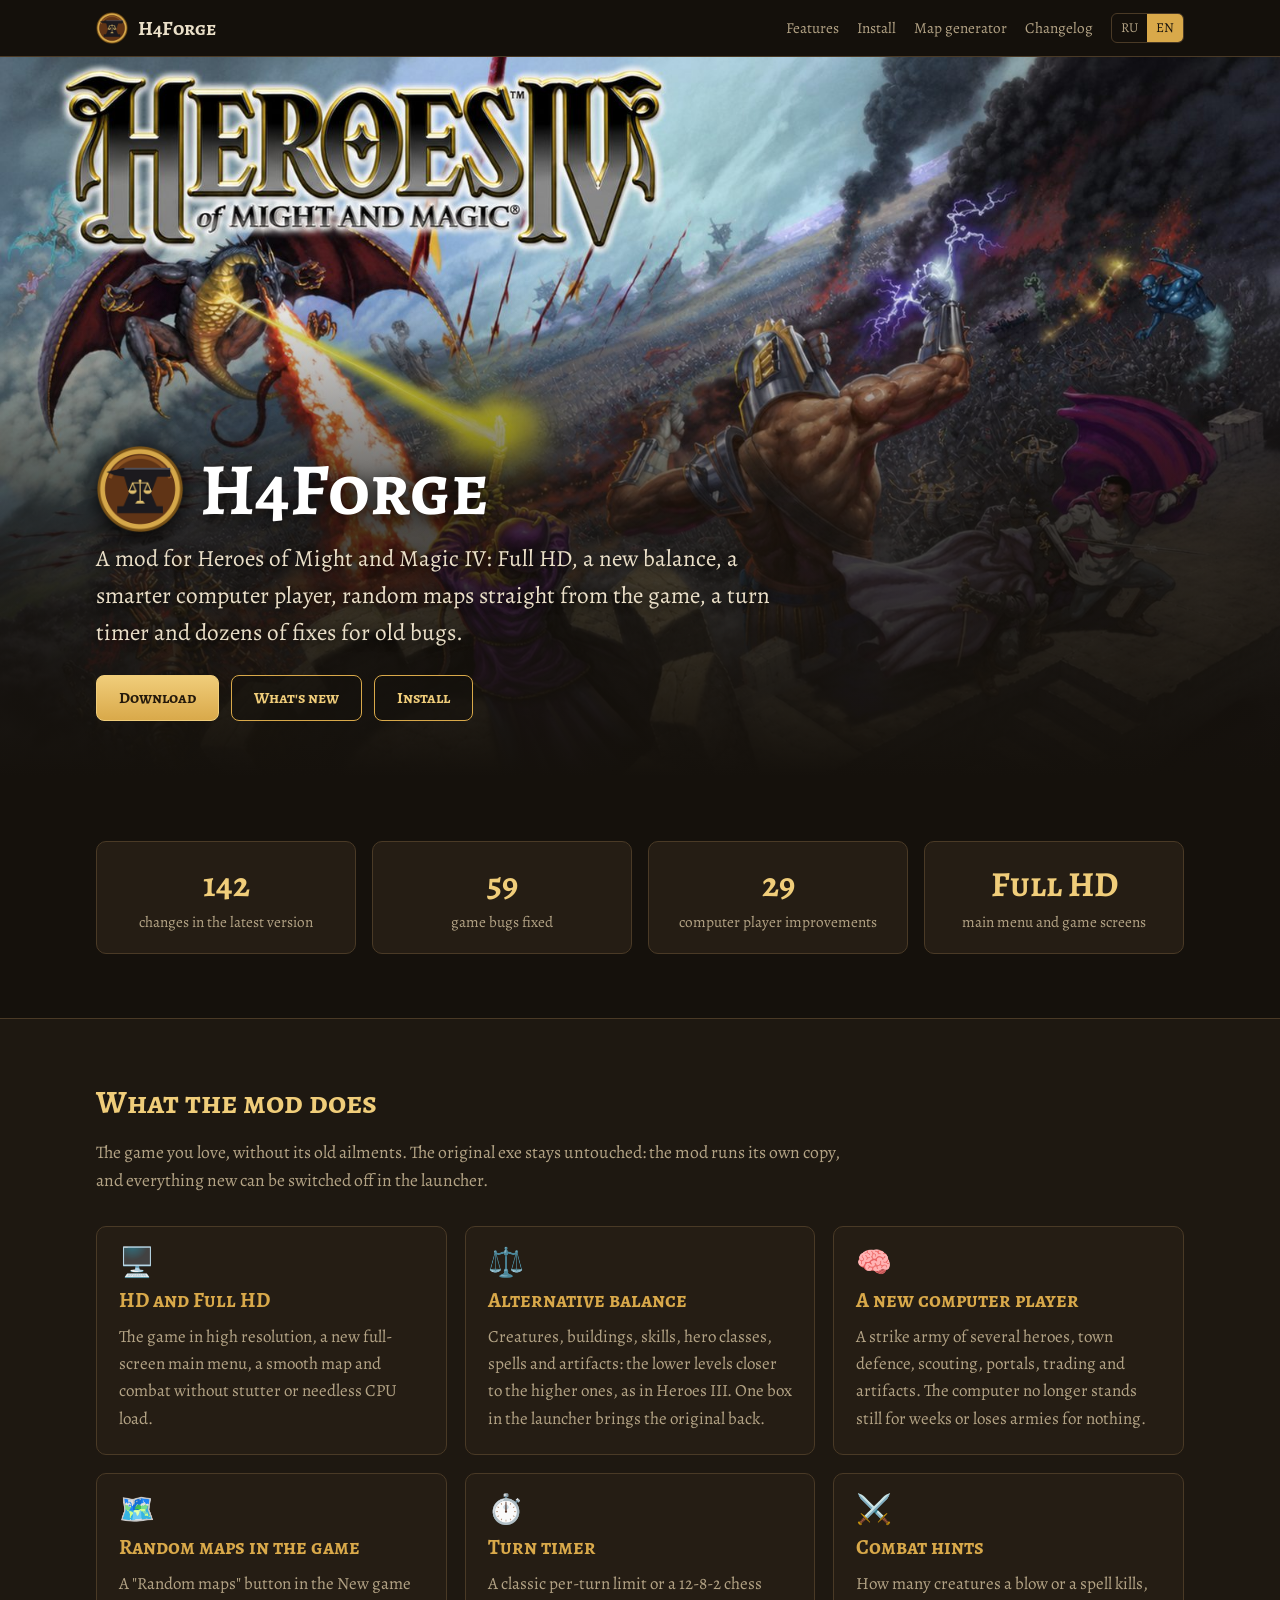
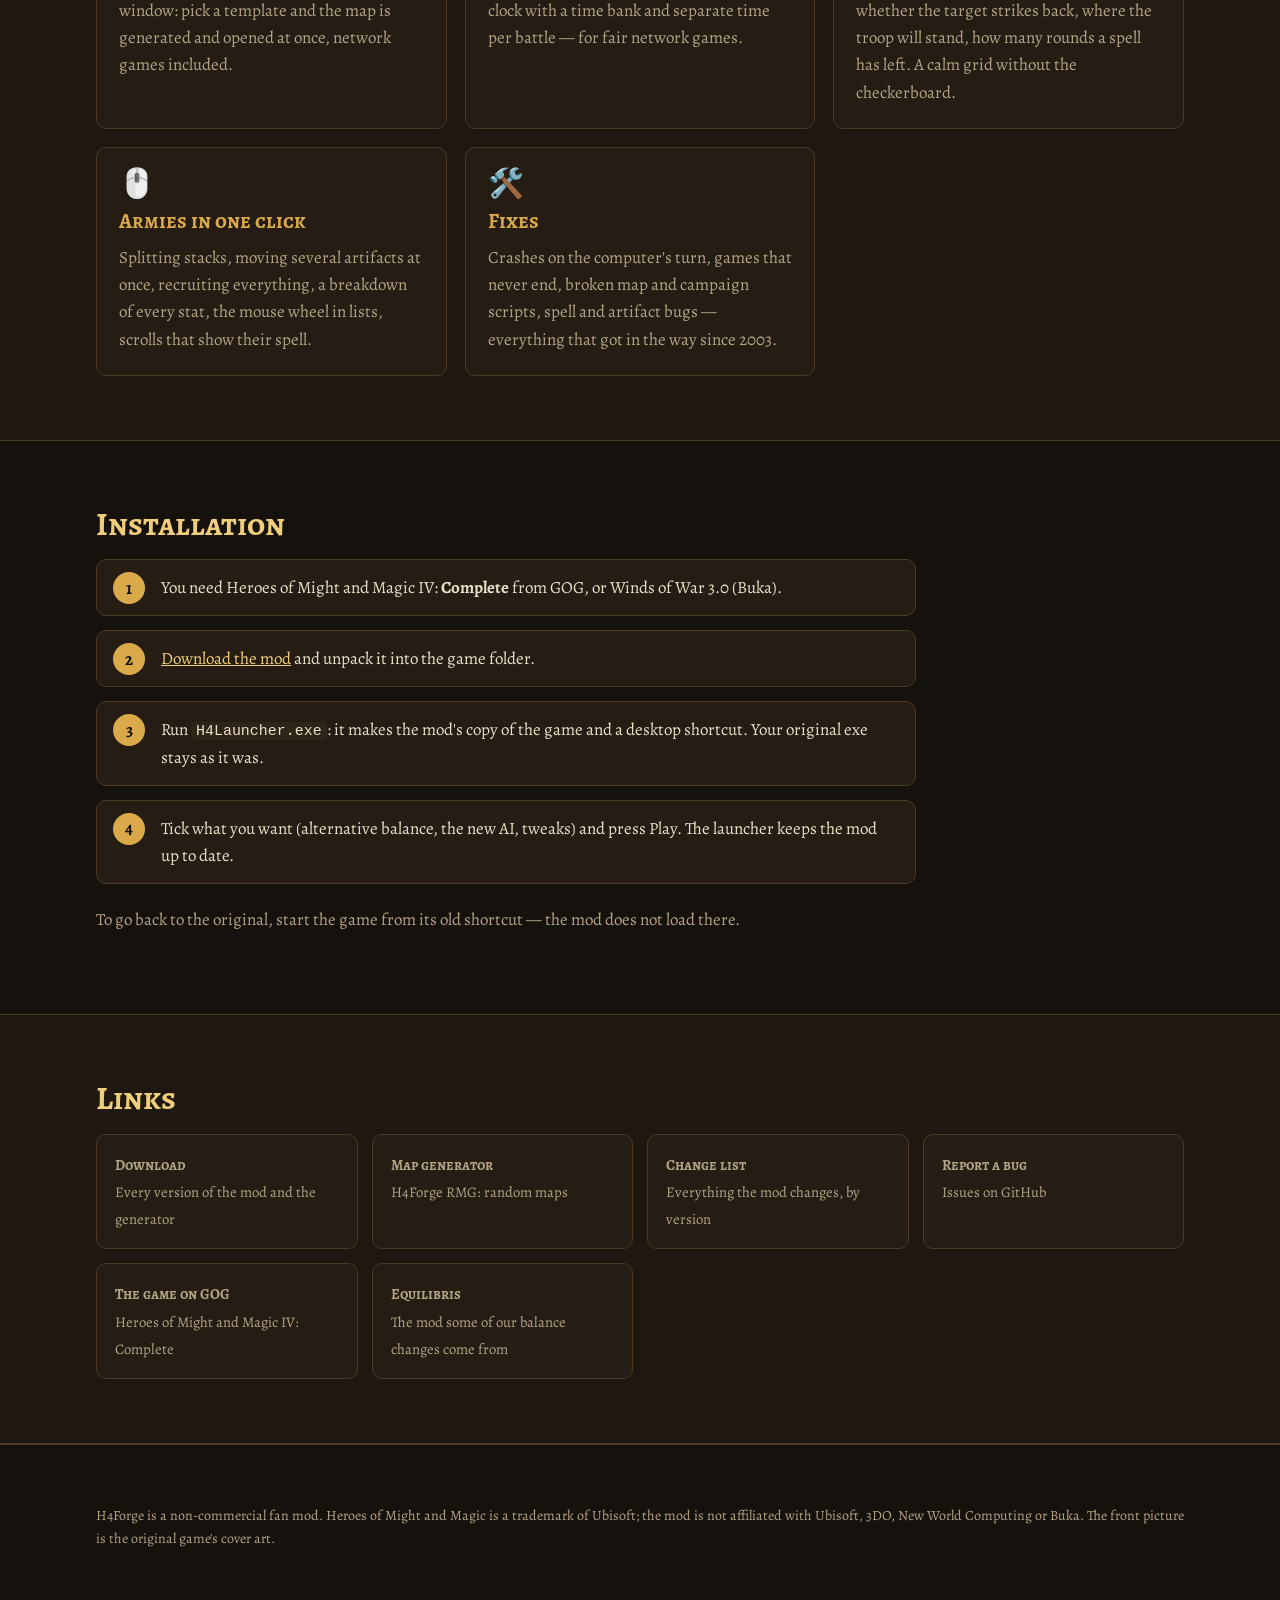
==== index.html @ a47ccebd "H4Forge site" ====
<!doctype html>
<html lang="ru">
<head>
<meta charset="utf-8">
<meta name="viewport" content="width=device-width, initial-scale=1">
<link rel="icon" href="img/badge.png">
<link rel="preconnect" href="https://fonts.googleapis.com">
<link rel="preconnect" href="https://fonts.gstatic.com" crossorigin>
<link href="https://fonts.googleapis.com/css2?family=Alegreya:ital,wght@0,400;0,700;1,400&family=Alegreya+SC:wght@500;700&display=swap" rel="stylesheet">
<link rel="stylesheet" href="style.css">
<meta property="og:image" content="img/hero.jpg">
<title>H4Forge — Heroes of Might and Magic IV mod</title>
<meta name="description" content="H4Forge: Full HD, alternative balance, a new computer player, random maps from the game, a turn timer and dozens of fixes for Heroes of Might and Magic IV.">
</head>
<body data-repo="Nick07x/h4forge-site">
<div class="bar"><div class="wrap">
  <a class="brand" href="index.html"><img src="img/badge.png" alt=""><span>H4Forge</span></a>
  <nav><a href="index.html#features" class="opt"><span lang="ru">Возможности</span><span lang="en">Features</span></a><a href="index.html#install" class="opt"><span lang="ru">Установка</span><span lang="en">Install</span></a><a href="rmg.html"><span lang="ru">Генератор карт</span><span lang="en">Map generator</span></a><a href="changelog.html"><span lang="ru">Изменения</span><span lang="en">Changelog</span></a>
    <div class="langs"><button data-lang="ru">RU</button><button data-lang="en">EN</button></div>
  </nav>
</div></div>

<header class="hero">
  <div class="wrap">
    <div class="title"><img class="badge" src="img/badge.png" alt=""><h1>H4Forge</h1></div>
    <p class="tag" lang="ru">Мод для Heroes of Might and Magic IV: Full HD, новый баланс, умный компьютер, случайные карты прямо из игры, таймер хода и десятки исправлений старых ошибок.</p>
    <p class="tag" lang="en">A mod for Heroes of Might and Magic IV: Full HD, a new balance, a smarter computer player, random maps straight from the game, a turn timer and dozens of fixes for old bugs.</p>
    <div class="btns">
      <a class="btn main" href="https://github.com/Nick07x/h4forge-site/releases" data-asset="mod"><span lang="ru">Скачать</span><span lang="en">Download</span></a>
      <a class="btn" href="changelog.html"><span lang="ru">Что нового</span><span lang="en">What's new</span></a>
      <a class="btn" href="#install"><span lang="ru">Установка</span><span lang="en">Install</span></a>
    </div>
  </div>
</header>

<section>
  <div class="wrap">
    <div class="stats">
      <div class="stat"><b>142</b><span lang="ru">изменений в последней версии</span><span lang="en">changes in the latest version</span></div>
      <div class="stat"><b>59</b><span lang="ru">исправленных ошибок игры</span><span lang="en">game bugs fixed</span></div>
      <div class="stat" data-count-box="mod" hidden><b data-count="mod">—</b><span lang="ru">скачиваний</span><span lang="en">downloads</span></div>
      <div class="stat"><b>29</b><span lang="ru">улучшений компьютера</span><span lang="en">computer player improvements</span></div>
      <div class="stat"><b>Full HD</b><span lang="ru">главное меню и экраны игры</span><span lang="en">main menu and game screens</span></div>
    </div>
  </div>
</section>

<section class="alt" id="features">
  <div class="wrap">
    <h2 lang="ru">Что даёт мод</h2>
    <h2 lang="en">What the mod does</h2>
    <p class="lead" lang="ru">Та же игра, которую вы любите, — только без её старых болячек. Оригинальный exe не меняется: мод запускается своей копией, а всё новое можно выключить в лаунчере.</p>
    <p class="lead" lang="en">The game you love, without its old ailments. The original exe stays untouched: the mod runs its own copy, and everything new can be switched off in the launcher.</p>
    <div class="cards">
      <div class="card"><div class="ico">🖥️</div>
        <h3 lang="ru">HD и Full HD</h3><h3 lang="en">HD and Full HD</h3>
        <p lang="ru">Игра в высоком разрешении, новое меню на весь экран, плавная карта и бой без рывков и лишней нагрузки на процессор.</p>
        <p lang="en">The game in high resolution, a new full-screen main menu, a smooth map and combat without stutter or needless CPU load.</p></div>
      <div class="card"><div class="ico">⚖️</div>
        <h3 lang="ru">Альтернативный баланс</h3><h3 lang="en">Alternative balance</h3>
        <p lang="ru">Существа, здания, навыки, классы героев, заклинания и артефакты: младшие уровни ближе к старшим, как в третьих Героях. Одна галочка в лаунчере возвращает оригинал.</p>
        <p lang="en">Creatures, buildings, skills, hero classes, spells and artifacts: the lower levels closer to the higher ones, as in Heroes III. One box in the launcher brings the original back.</p></div>
      <div class="card"><div class="ico">🧠</div>
        <h3 lang="ru">Новый компьютер</h3><h3 lang="en">A new computer player</h3>
        <p lang="ru">Ударная армия из нескольких героев, оборона городов, разведка, порталы, торговля и артефакты. Компьютер больше не стоит неделями и не теряет армии зря.</p>
        <p lang="en">A strike army of several heroes, town defence, scouting, portals, trading and artifacts. The computer no longer stands still for weeks or loses armies for nothing.</p></div>
      <div class="card"><div class="ico">🗺️</div>
        <h3 lang="ru">Случайные карты в игре</h3><h3 lang="en">Random maps in the game</h3>
        <p lang="ru">Кнопка «Случайные карты» в окне новой игры: выбираете шаблон — карта генерируется и сразу открывается, в том числе в сетевой игре.</p>
        <p lang="en">A "Random maps" button in the New game window: pick a template and the map is generated and opened at once, network games included.</p></div>
      <div class="card"><div class="ico">⏱️</div>
        <h3 lang="ru">Таймер хода</h3><h3 lang="en">Turn timer</h3>
        <p lang="ru">Классический лимит на ход или шахматные часы 12-8-2 с банком времени и отдельным временем на бой — для честных сетевых партий.</p>
        <p lang="en">A classic per-turn limit or a 12-8-2 chess clock with a time bank and separate time per battle — for fair network games.</p></div>
      <div class="card"><div class="ico">⚔️</div>
        <h3 lang="ru">Подсказки в бою</h3><h3 lang="en">Combat hints</h3>
        <p lang="ru">Сколько существ убьёт удар или заклинание, будет ли ответ, куда встанет отряд, сколько раундов осталось у заклинания. Спокойная сетка без шахматки.</p>
        <p lang="en">How many creatures a blow or a spell kills, whether the target strikes back, where the troop will stand, how many rounds a spell has left. A calm grid without the checkerboard.</p></div>
      <div class="card"><div class="ico">🖱️</div>
        <h3 lang="ru">Армия в один щелчок</h3><h3 lang="en">Armies in one click</h3>
        <p lang="ru">Деление отрядов, перенос нескольких артефактов, найм всех существ, разбор каждой характеристики, колесо мыши в списках, свитки с картинкой заклинания.</p>
        <p lang="en">Splitting stacks, moving several artifacts at once, recruiting everything, a breakdown of every stat, the mouse wheel in lists, scrolls that show their spell.</p></div>
      <div class="card"><div class="ico">🛠️</div>
        <h3 lang="ru">Исправления</h3><h3 lang="en">Fixes</h3>
        <p lang="ru">Вылеты на ходу компьютера, «вечные» партии, сломанные скрипты карт и кампаний, ошибки заклинаний и артефактов — всё, что мешало играть с 2003 года.</p>
        <p lang="en">Crashes on the computer's turn, games that never end, broken map and campaign scripts, spell and artifact bugs — everything that got in the way since 2003.</p></div>
    </div>
  </div>
</section>

<section id="install">
  <div class="wrap">
    <h2 lang="ru">Установка</h2>
    <h2 lang="en">Installation</h2>
    <ol class="steps" lang="ru">
      <li>Нужна Heroes of Might and Magic IV: <b>Complete</b> от GOG или «Вихри войны» 3.0 от Буки.</li>
      <li><a href="https://github.com/Nick07x/h4forge-site/releases" data-asset="mod">Скачайте мод</a> и распакуйте его в папку с игрой.</li>
      <li>Запустите <code>H4Launcher.exe</code>: он создаст копию игры для мода и ярлык на рабочем столе. Ваш оригинальный exe не изменится.</li>
      <li>Отметьте нужное (альтернативный баланс, новый ИИ, настройки) и нажмите «Играть». Лаунчер сам обновляет мод.</li>
    </ol>
    <ol class="steps" lang="en">
      <li>You need Heroes of Might and Magic IV: <b>Complete</b> from GOG, or Winds of War 3.0 (Buka).</li>
      <li><a href="https://github.com/Nick07x/h4forge-site/releases" data-asset="mod">Download the mod</a> and unpack it into the game folder.</li>
      <li>Run <code>H4Launcher.exe</code>: it makes the mod's copy of the game and a desktop shortcut. Your original exe stays as it was.</li>
      <li>Tick what you want (alternative balance, the new AI, tweaks) and press Play. The launcher keeps the mod up to date.</li>
    </ol>
    <p class="note" lang="ru">Чтобы вернуться к оригиналу, запустите игру старым ярлыком — мод в ней не загрузится.</p>
    <p class="note" lang="en">To go back to the original, start the game from its old shortcut — the mod does not load there.</p>
  </div>
</section>

<section class="alt" id="links">
  <div class="wrap">
    <h2 lang="ru">Ссылки</h2>
    <h2 lang="en">Links</h2>
    <div class="links">
      <a href="https://github.com/Nick07x/h4forge-site/releases" target="_blank" rel="noopener"><b><span lang="ru">Скачать</span><span lang="en">Download</span></b><span><span lang="ru">Все версии мода и генератора</span><span lang="en">Every version of the mod and the generator</span></span></a>
      <a href="rmg.html"><b><span lang="ru">Генератор карт</span><span lang="en">Map generator</span></b><span><span lang="ru">H4Forge RMG: случайные карты</span><span lang="en">H4Forge RMG: random maps</span></span></a>
      <a href="changelog.html"><b><span lang="ru">Список изменений</span><span lang="en">Change list</span></b><span><span lang="ru">Всё, что мод меняет, по версиям</span><span lang="en">Everything the mod changes, by version</span></span></a>
      <a href="https://github.com/Nick07x/h4forge-site/issues" target="_blank" rel="noopener"><b><span lang="ru">Сообщить об ошибке</span><span lang="en">Report a bug</span></b><span><span lang="ru">Issues на GitHub</span><span lang="en">Issues on GitHub</span></span></a>
      <a href="https://www.gog.com/en/game/heroes_of_might_and_magic_4_complete" target="_blank" rel="noopener"><b><span lang="ru">Игра на GOG</span><span lang="en">The game on GOG</span></b><span><span lang="ru">Heroes of Might and Magic IV: Complete</span><span lang="en">Heroes of Might and Magic IV: Complete</span></span></a>
      <a href="https://equilibris.celestialheavens.com/" target="_blank" rel="noopener"><b><span lang="ru">Equilibris</span><span lang="en">Equilibris</span></b><span><span lang="ru">Мод, у которого мы взяли часть правок баланса</span><span lang="en">The mod some of our balance changes come from</span></span></a>
    </div>
  </div>
</section>

<footer><div class="wrap">
  <p class="counters">
    <span data-count-box="mod" hidden><span lang="ru">Скачиваний мода</span><span lang="en">Mod downloads</span>: <b data-count="mod"></b></span>
    <span data-count-box="rmg" hidden><span lang="ru">Скачиваний генератора</span><span lang="en">Generator downloads</span>: <b data-count="rmg"></b></span>
    <span data-count-box="visits" hidden><span lang="ru">Посещений</span><span lang="en">Visits</span>: <b data-count="visits"></b></span>
  </p>
  <p lang="ru">H4Forge — некоммерческий фанатский мод. Heroes of Might and Magic — торговая марка Ubisoft; мод не связан с Ubisoft, 3DO, New World Computing или Букой. Картинка на главной — обложка оригинальной игры.</p>
  <p lang="en">H4Forge is a non-commercial fan mod. Heroes of Might and Magic is a trademark of Ubisoft; the mod is not affiliated with Ubisoft, 3DO, New World Computing or Buka. The front picture is the original game's cover art.</p>
</div></footer>
<script src="site.js"></script>
</body>
</html>
---- style.css ----
:root {
  --bg: #15110c;
  --bg-2: #1e1811;
  --panel: #251d14;
  --panel-2: #2e2418;
  --line: #4a3a26;
  --text: #eadfc8;
  --muted: #b3a385;
  --gold: #d9a94a;
  --gold-2: #f0cd7a;
  --red: #9e3b2a;
  --radius: 10px;
  --wrap: 1120px;
  color-scheme: dark;
}

* { box-sizing: border-box; }
html { scroll-behavior: smooth; }
body {
  margin: 0;
  background: var(--bg);
  color: var(--text);
  font: 17px/1.6 "Alegreya", Georgia, serif;
}
a { color: var(--gold-2); }
a:hover { color: #fff; }
h1, h2, h3, h4 { font-family: "Alegreya SC", "Alegreya", Georgia, serif; line-height: 1.2; margin: 0 0 .5em; }
h2 { font-size: 2rem; color: var(--gold-2); }
h3 { font-size: 1.3rem; color: var(--gold); }
img { max-width: 100%; display: block; }
.wrap { max-width: var(--wrap); margin: 0 auto; padding: 0 16px; }

/* language switch: <html lang> decides which half shows */
html[lang="ru"] [lang="en"]:not(html),
html[lang="en"] [lang="ru"]:not(html) { display: none !important; }

/* top bar */
.bar {
  position: sticky; top: 0; z-index: 10;
  background: rgba(21, 17, 12, .92);
  backdrop-filter: blur(6px);
  border-bottom: 1px solid var(--line);
}
.bar .wrap { display: flex; align-items: center; gap: 20px; height: 56px; }
.brand { display: flex; align-items: center; gap: 10px; color: var(--text); text-decoration: none;
  font: 600 1.25rem "Alegreya SC", Georgia, serif; }
.brand img { width: 32px; height: 32px; }
.bar nav { display: flex; gap: 18px; margin-left: auto; align-items: center; }
.bar nav a { color: var(--muted); text-decoration: none; font-size: .95rem; }
.bar nav a:hover, .bar nav a.on { color: var(--gold-2); }
.langs { display: flex; border: 1px solid var(--line); border-radius: 6px; overflow: hidden; }
.langs button { background: none; border: 0; color: var(--muted); padding: 3px 9px; cursor: pointer; font: inherit; font-size: .85rem; }
.langs button.on { background: var(--gold); color: var(--bg); }

/* hero */
.hero {
  position: relative;
  min-height: min(86vh, 720px);
  display: flex; align-items: flex-end;
  background: #000 url("img/hero.jpg") center 30% / cover no-repeat;
}
.hero::after {
  content: ""; position: absolute; inset: 0;
  background: linear-gradient(180deg, rgba(21,17,12,0) 30%, rgba(21,17,12,.75) 65%, var(--bg) 100%);
}
.hero.short { min-height: min(62vh, 520px); background-position: center 60%; }
.hero .wrap { position: relative; z-index: 1; padding-bottom: 56px; width: 100%; }
.hero .title { display: flex; align-items: center; gap: 16px; }
.hero .badge { width: clamp(56px, 9vw, 88px); height: auto; filter: drop-shadow(0 4px 12px #000); }
.hero h1 { font-size: clamp(2.6rem, 7vw, 4.6rem); margin: 0; color: #fff; text-shadow: 0 3px 18px #000; }
.hero .tag { font-size: clamp(1.1rem, 2.4vw, 1.45rem); max-width: 680px; margin: 6px 0 24px; text-shadow: 0 2px 10px #000; }
.btns { display: flex; flex-wrap: wrap; gap: 12px; }
.btn {
  display: inline-block; padding: 11px 22px; border-radius: 8px;
  border: 1px solid var(--gold); color: var(--gold-2); text-decoration: none;
  font: 600 1rem "Alegreya SC", Georgia, serif; background: rgba(21,17,12,.6);
}
.btn.main { background: linear-gradient(180deg, var(--gold-2), var(--gold)); color: #24190b; border-color: var(--gold-2); }
.btn:hover { filter: brightness(1.12); color: #fff; }
.btn.main:hover { color: #000; }

/* sections */
section { padding: 64px 0; }
section.alt { background: var(--bg-2); border-top: 1px solid var(--line); border-bottom: 1px solid var(--line); }
.lead { color: var(--muted); max-width: 760px; margin: 0 0 32px; font-size: 1.1rem; }

.stats { display: grid; grid-template-columns: repeat(auto-fit, minmax(170px, 1fr)); gap: 16px; }
.stat { background: var(--panel); border: 1px solid var(--line); border-radius: var(--radius); padding: 18px; text-align: center; }
.stat b { display: block; font: 700 2.2rem "Alegreya SC", Georgia, serif; color: var(--gold-2); }
.stat span { color: var(--muted); font-size: .95rem; }

.cards { display: grid; grid-template-columns: repeat(auto-fill, minmax(300px, 1fr)); gap: 18px; }
.card { background: var(--panel); border: 1px solid var(--line); border-radius: var(--radius); padding: 22px; }
.card .ico { font-size: 1.8rem; line-height: 1; margin-bottom: 10px; }
.card p { margin: 0; color: var(--muted); }

.steps { counter-reset: s; list-style: none; padding: 0; margin: 0; display: grid; gap: 14px; max-width: 820px; }
.steps li { counter-increment: s; position: relative; padding: 14px 18px 14px 64px; background: var(--panel); border: 1px solid var(--line); border-radius: var(--radius); }
.steps li::before {
  content: counter(s); position: absolute; left: 16px; top: 12px;
  width: 32px; height: 32px; border-radius: 50%; display: grid; place-items: center;
  background: var(--gold); color: var(--bg); font: 700 1.05rem "Alegreya SC", serif;
}
.note { margin-top: 22px; color: var(--muted); max-width: 820px; }
code { font: .88em Consolas, "Courier New", monospace; background: var(--panel-2); padding: 1px 5px; border-radius: 4px; }

.links { display: grid; grid-template-columns: repeat(auto-fill, minmax(240px, 1fr)); gap: 14px; }
.links a { display: block; padding: 16px 18px; background: var(--panel); border: 1px solid var(--line); border-radius: var(--radius); text-decoration: none; color: var(--text); }
.links a:hover { border-color: var(--gold); }
.links a b { display: block; color: var(--gold-2); font-family: "Alegreya SC", serif; }
.links a span { color: var(--muted); font-size: .92rem; }

.tpl h3 small { font: .8rem "Alegreya", serif; color: var(--muted); border: 1px solid var(--line); border-radius: 4px; padding: 0 5px; vertical-align: middle; }

footer { padding: 32px 0 40px; color: var(--muted); font-size: .88rem; border-top: 1px solid var(--line); }
.counters { display: flex; flex-wrap: wrap; gap: 6px 22px; color: var(--text); }
.counters b { color: var(--gold-2); }

/* changelog page */
.cl-head { padding: 40px 0 8px; }
.cl-tools { position: sticky; top: 56px; z-index: 5; background: var(--bg); padding: 12px 0; border-bottom: 1px solid var(--line); }
.cl-tools .wrap { display: flex; flex-wrap: wrap; gap: 8px; align-items: center; }
.cl-tools input {
  flex: 1 1 220px; min-width: 0; padding: 8px 12px; border-radius: 8px;
  border: 1px solid var(--line); background: var(--panel); color: var(--text); font: inherit;
}
.chips { display: flex; flex-wrap: wrap; gap: 6px; }
.chips a { padding: 3px 10px; border: 1px solid var(--line); border-radius: 99px; font-size: .85rem; text-decoration: none; color: var(--muted); white-space: nowrap; }
.chips a:hover { color: var(--gold-2); border-color: var(--gold); }
.version { padding: 28px 0 8px; }
.version > h2 { border-bottom: 2px solid var(--gold); padding-bottom: 6px; }
.sec { margin: 30px 0 0; scroll-margin-top: 140px; }
.sec h3 { display: flex; align-items: baseline; gap: 10px; }
.sec h3 small { font: .85rem "Alegreya", serif; color: var(--muted); }
.entries { list-style: none; padding: 0; margin: 0; display: grid; grid-template-columns: minmax(0, 1fr); gap: 10px; }
.entry { background: var(--panel); border: 1px solid var(--line); border-left: 3px solid var(--gold); border-radius: 8px; padding: 12px 16px; }
.entry p { margin: 0; }
.entry p + p, .entry ul + p, .entry p + ul { margin-top: 6px; }
.entry strong:first-child { color: var(--gold-2); }
.entry ul { margin: 6px 0 0; padding-left: 20px; color: var(--muted); }
.entry ul strong { color: var(--text); }
.tbl { overflow-x: auto; margin-top: 8px; }
.tbl table { border-collapse: collapse; font-size: .9rem; min-width: 520px; }
.tbl th, .tbl td { border: 1px solid var(--line); padding: 4px 10px; text-align: center; }
.tbl td:first-child, .tbl th:first-child { text-align: left; }
.tbl th { background: var(--panel-2); color: var(--gold-2); }
.empty { color: var(--muted); padding: 30px 0; display: none; }

@media (max-width: 640px) {
  body { font-size: 16px; }
  .bar nav a.opt { display: none; }
  .bar .wrap { gap: 10px; }
  .brand span { display: none; }
  section { padding: 44px 0; }
  .hero { min-height: 78vh; }
  .cards { grid-template-columns: 1fr; }
  .cl-tools { top: 56px; }
}
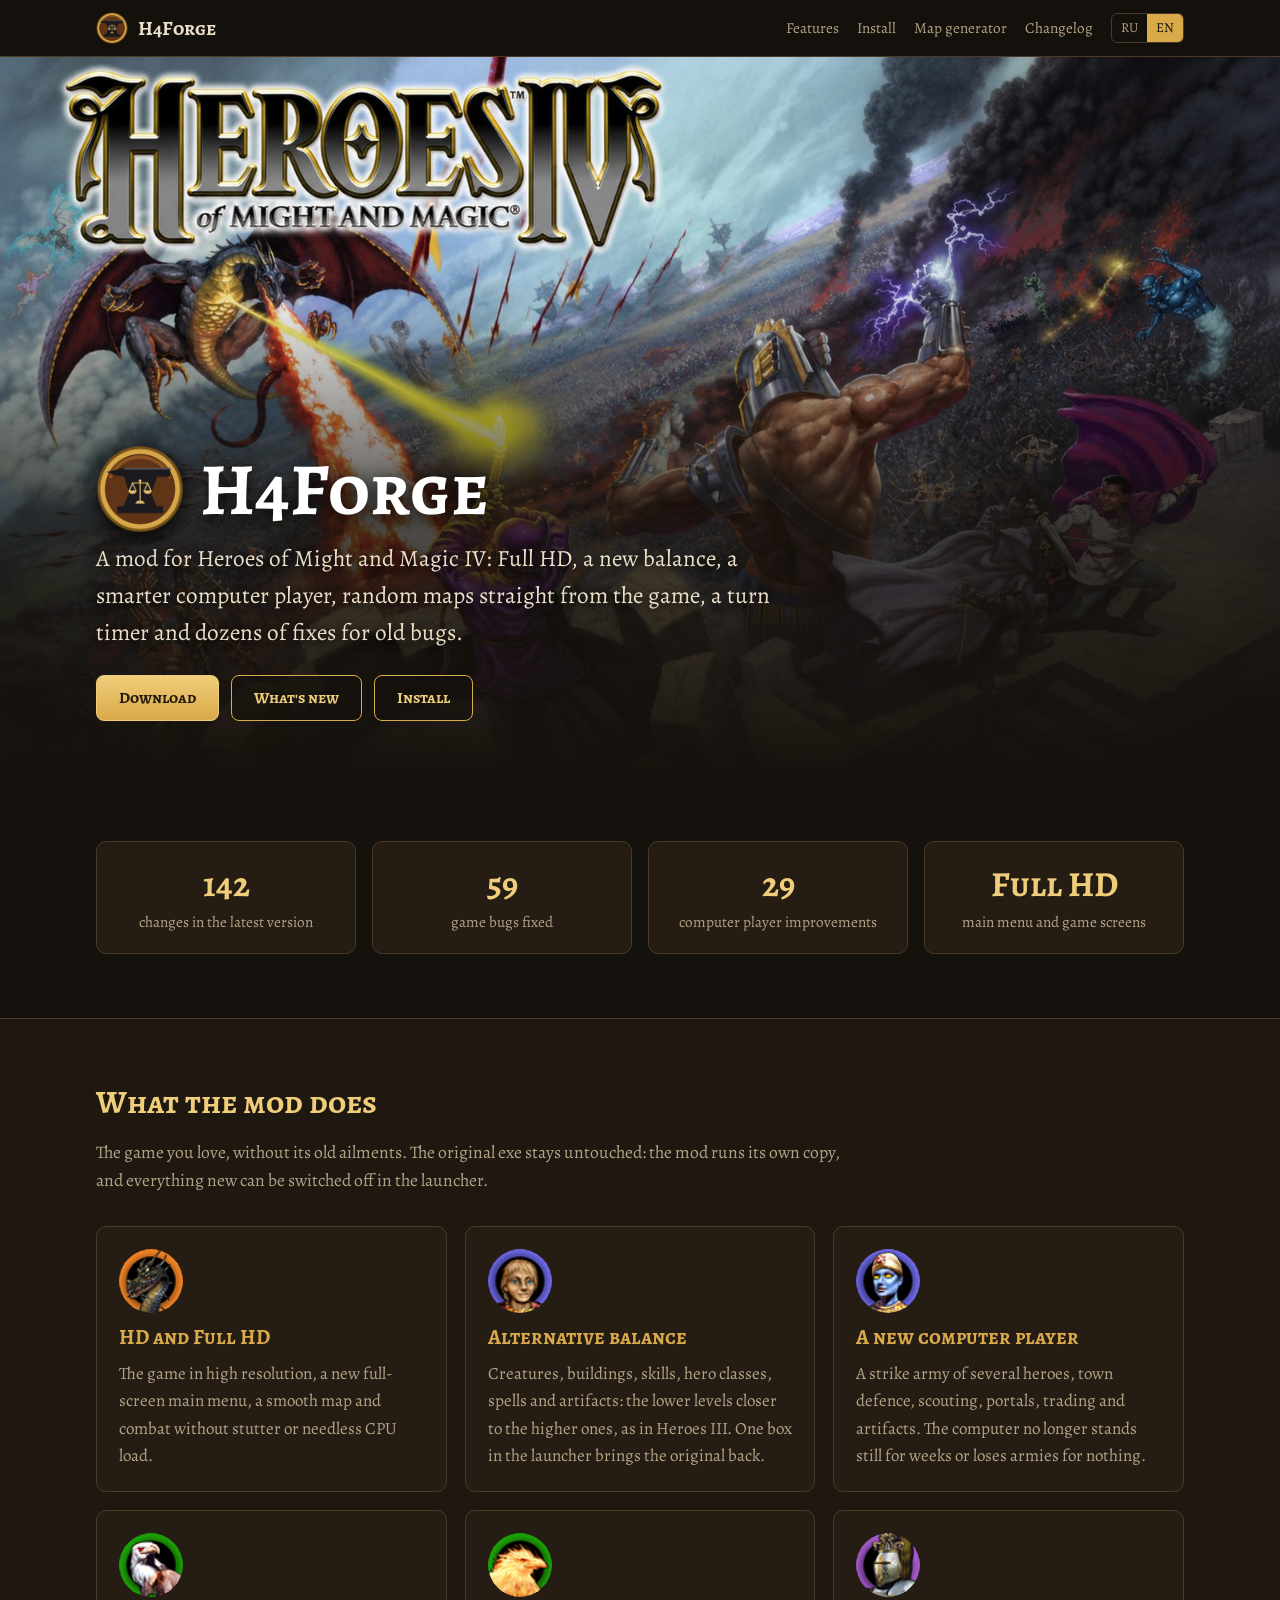
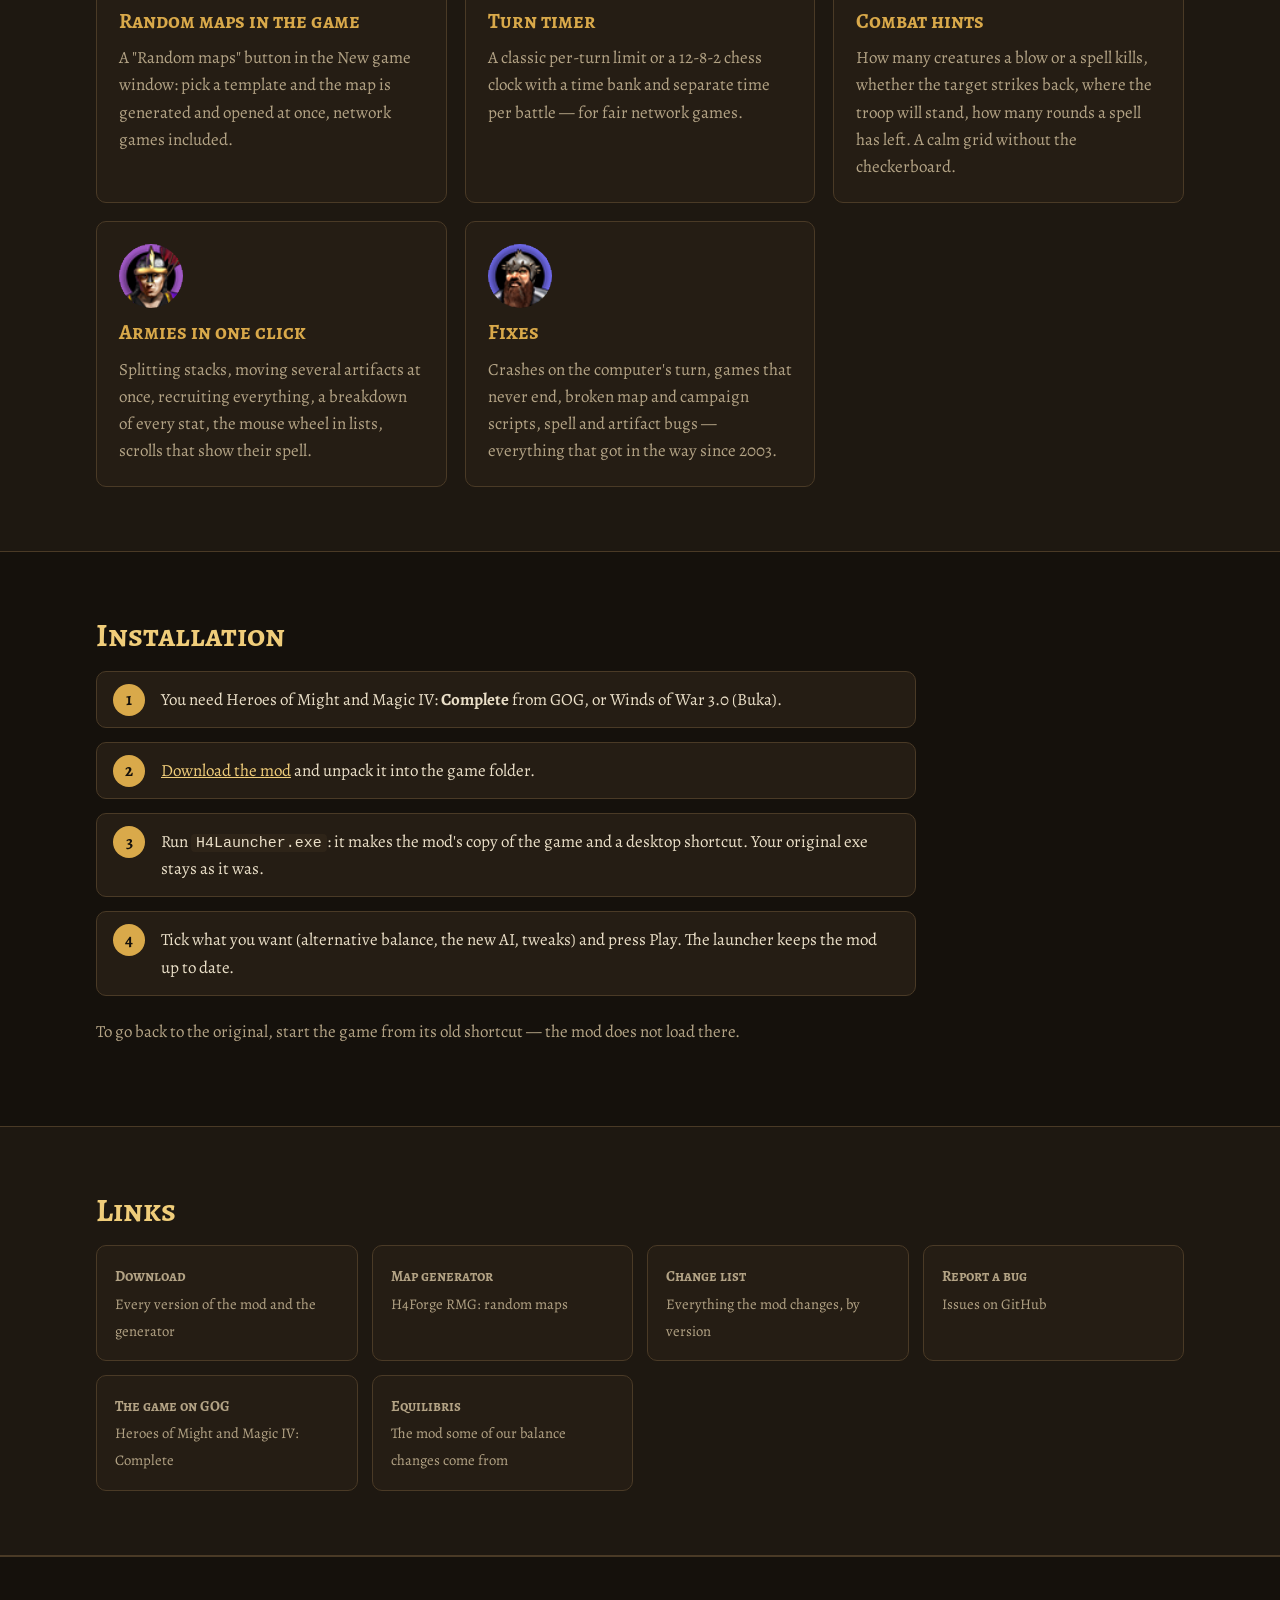
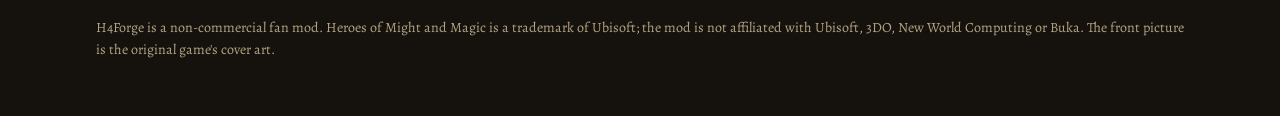
==== commit 0c4b20c8: "Creature tables and game icons" ====
--- a/index.html
+++ b/index.html
@@ -52,35 +52,35 @@
     <p class="lead" lang="ru">Та же игра, которую вы любите, — только без её старых болячек. Оригинальный exe не меняется: мод запускается своей копией, а всё новое можно выключить в лаунчере.</p>
     <p class="lead" lang="en">The game you love, without its old ailments. The original exe stays untouched: the mod runs its own copy, and everything new can be switched off in the launcher.</p>
     <div class="cards">
-      <div class="card"><div class="ico">🖥️</div>
+      <div class="card"><img class="por big" src="img/c/6.png" alt="" loading="lazy">
         <h3 lang="ru">HD и Full HD</h3><h3 lang="en">HD and Full HD</h3>
         <p lang="ru">Игра в высоком разрешении, новое меню на весь экран, плавная карта и бой без рывков и лишней нагрузки на процессор.</p>
         <p lang="en">The game in high resolution, a new full-screen main menu, a smooth map and combat without stutter or needless CPU load.</p></div>
-      <div class="card"><div class="ico">⚖️</div>
+      <div class="card"><img class="por big" src="img/c/29.png" alt="" loading="lazy">
         <h3 lang="ru">Альтернативный баланс</h3><h3 lang="en">Alternative balance</h3>
         <p lang="ru">Существа, здания, навыки, классы героев, заклинания и артефакты: младшие уровни ближе к старшим, как в третьих Героях. Одна галочка в лаунчере возвращает оригинал.</p>
         <p lang="en">Creatures, buildings, skills, hero classes, spells and artifacts: the lower levels closer to the higher ones, as in Heroes III. One box in the launcher brings the original back.</p></div>
-      <div class="card"><div class="ico">🧠</div>
+      <div class="card"><img class="por big" src="img/c/24.png" alt="" loading="lazy">
         <h3 lang="ru">Новый компьютер</h3><h3 lang="en">A new computer player</h3>
         <p lang="ru">Ударная армия из нескольких героев, оборона городов, разведка, порталы, торговля и артефакты. Компьютер больше не стоит неделями и не теряет армии зря.</p>
         <p lang="en">A strike army of several heroes, town defence, scouting, portals, trading and artifacts. The computer no longer stands still for weeks or loses armies for nothing.</p></div>
-      <div class="card"><div class="ico">🗺️</div>
+      <div class="card"><img class="por big" src="img/c/28.png" alt="" loading="lazy">
         <h3 lang="ru">Случайные карты в игре</h3><h3 lang="en">Random maps in the game</h3>
         <p lang="ru">Кнопка «Случайные карты» в окне новой игры: выбираете шаблон — карта генерируется и сразу открывается, в том числе в сетевой игре.</p>
         <p lang="en">A "Random maps" button in the New game window: pick a template and the map is generated and opened at once, network games included.</p></div>
-      <div class="card"><div class="ico">⏱️</div>
+      <div class="card"><img class="por big" src="img/c/48.png" alt="" loading="lazy">
         <h3 lang="ru">Таймер хода</h3><h3 lang="en">Turn timer</h3>
         <p lang="ru">Классический лимит на ход или шахматные часы 12-8-2 с банком времени и отдельным временем на бой — для честных сетевых партий.</p>
         <p lang="en">A classic per-turn limit or a 12-8-2 chess clock with a time bank and separate time per battle — for fair network games.</p></div>
-      <div class="card"><div class="ico">⚔️</div>
+      <div class="card"><img class="por big" src="img/c/10.png" alt="" loading="lazy">
         <h3 lang="ru">Подсказки в бою</h3><h3 lang="en">Combat hints</h3>
         <p lang="ru">Сколько существ убьёт удар или заклинание, будет ли ответ, куда встанет отряд, сколько раундов осталось у заклинания. Спокойная сетка без шахматки.</p>
         <p lang="en">How many creatures a blow or a spell kills, whether the target strikes back, where the troop will stand, how many rounds a spell has left. A calm grid without the checkerboard.</p></div>
-      <div class="card"><div class="ico">🖱️</div>
+      <div class="card"><img class="por big" src="img/c/11.png" alt="" loading="lazy">
         <h3 lang="ru">Армия в один щелчок</h3><h3 lang="en">Armies in one click</h3>
         <p lang="ru">Деление отрядов, перенос нескольких артефактов, найм всех существ, разбор каждой характеристики, колесо мыши в списках, свитки с картинкой заклинания.</p>
         <p lang="en">Splitting stacks, moving several artifacts at once, recruiting everything, a breakdown of every stat, the mouse wheel in lists, scrolls that show their spell.</p></div>
-      <div class="card"><div class="ico">🛠️</div>
+      <div class="card"><img class="por big" src="img/c/17.png" alt="" loading="lazy">
         <h3 lang="ru">Исправления</h3><h3 lang="en">Fixes</h3>
         <p lang="ru">Вылеты на ходу компьютера, «вечные» партии, сломанные скрипты карт и кампаний, ошибки заклинаний и артефактов — всё, что мешало играть с 2003 года.</p>
         <p lang="en">Crashes on the computer's turn, games that never end, broken map and campaign scripts, spell and artifact bugs — everything that got in the way since 2003.</p></div>
--- a/style.css
+++ b/style.css
@@ -146,6 +146,36 @@
 .tbl th { background: var(--panel-2); color: var(--gold-2); }
 .empty { color: var(--muted); padding: 30px 0; display: none; }
 
+/* game pictures */
+img.res { display: inline-block; width: 22px; height: 22px; vertical-align: -5px; }
+img.res.item { width: 26px; height: 26px; vertical-align: -7px; margin-right: 3px; border-radius: 4px; }
+img.por { display: inline-block; width: 40px; height: 40px; border-radius: 50%; flex: none; }
+img.por.sm { width: 28px; height: 28px; }
+img.por.big, img.big { width: 64px; height: 64px; display: block; margin-bottom: 12px; }
+img.st { display: inline-block; width: 26px; height: 26px; }
+.old { color: var(--muted); }
+b.up { color: #8fd18a; }
+b.down { color: #e58b74; }
+b.same { color: var(--text); }
+
+.stats-tbl table { min-width: 640px; width: 100%; }
+.stats-tbl caption { text-align: left; font: 700 1.05rem "Alegreya SC", serif; color: var(--gold); padding: 6px 0; }
+.stats-tbl th { vertical-align: bottom; font-weight: 400; font-size: .8rem; color: var(--muted); background: var(--panel-2); }
+.stats-tbl th span { display: block; }
+.stats-tbl td { white-space: nowrap; }
+.stats-tbl td.who { display: flex; align-items: center; gap: 10px; white-space: normal; text-align: left; min-width: 180px; }
+.stats-tbl td.who span { display: flex; flex-direction: column; line-height: 1.2; }
+.stats-tbl td.who small { color: var(--muted); }
+.stats-tbl tbody tr:nth-child(even) { background: rgba(255,255,255,.025); }
+.stats-tbl td:first-child { position: sticky; left: 0; background: var(--panel); }
+
+.exp-box { margin-top: 8px; }
+.exp { margin-top: 10px; }
+.exp > b { display: block; color: var(--gold); font-family: "Alegreya SC", serif; margin-bottom: 4px; }
+.exp > div { display: grid; grid-template-columns: repeat(auto-fill, minmax(210px, 1fr)); gap: 6px; }
+.chip { display: flex; align-items: center; gap: 8px; background: var(--panel-2); border-radius: 99px; padding: 3px 12px 3px 3px; font-size: .9rem; }
+.chip > span:first-of-type { flex: 1; }
+
 @media (max-width: 640px) {
   body { font-size: 16px; }
   .bar nav a.opt { display: none; }
@@ -155,4 +185,6 @@
   .hero { min-height: 78vh; }
   .cards { grid-template-columns: 1fr; }
   .cl-tools { top: 56px; }
+  .stats-tbl td.who { min-width: 130px; gap: 6px; font-size: .88rem; }
+  .stats-tbl img.por { width: 30px; height: 30px; }
 }
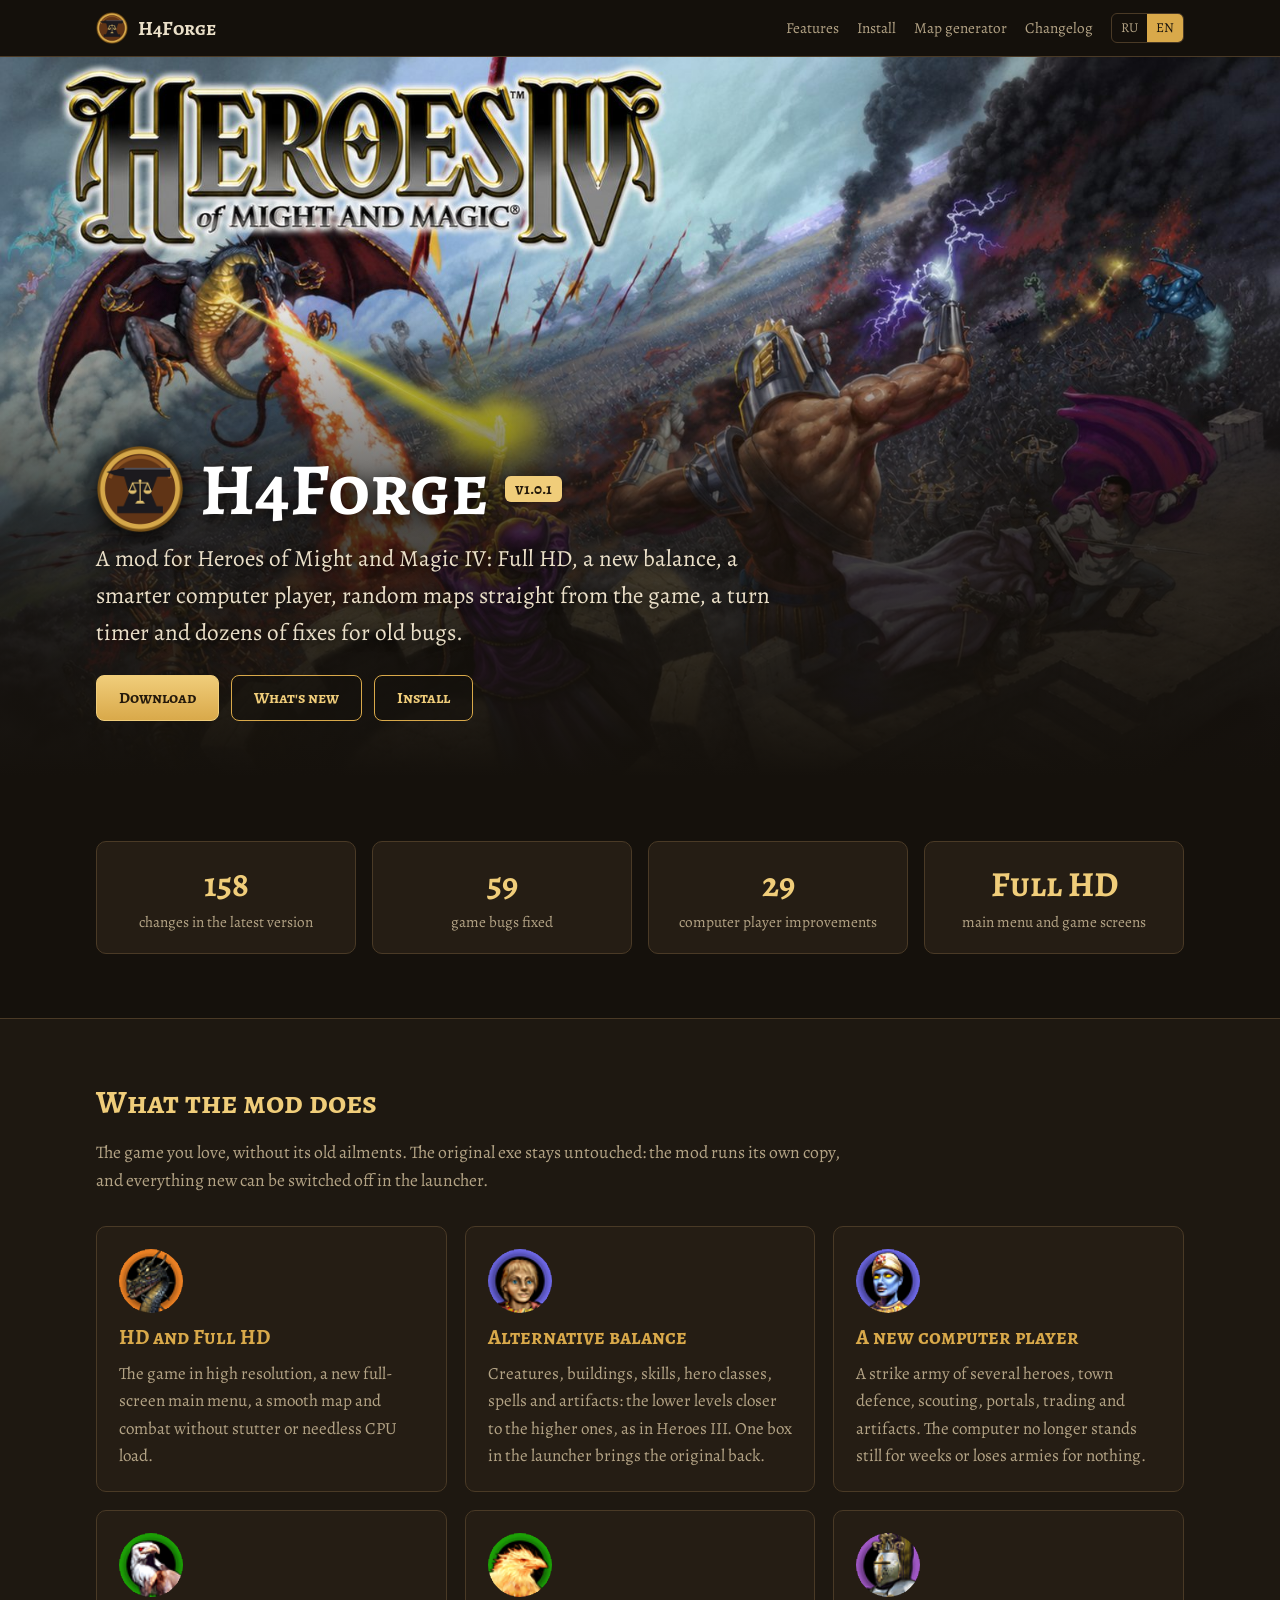
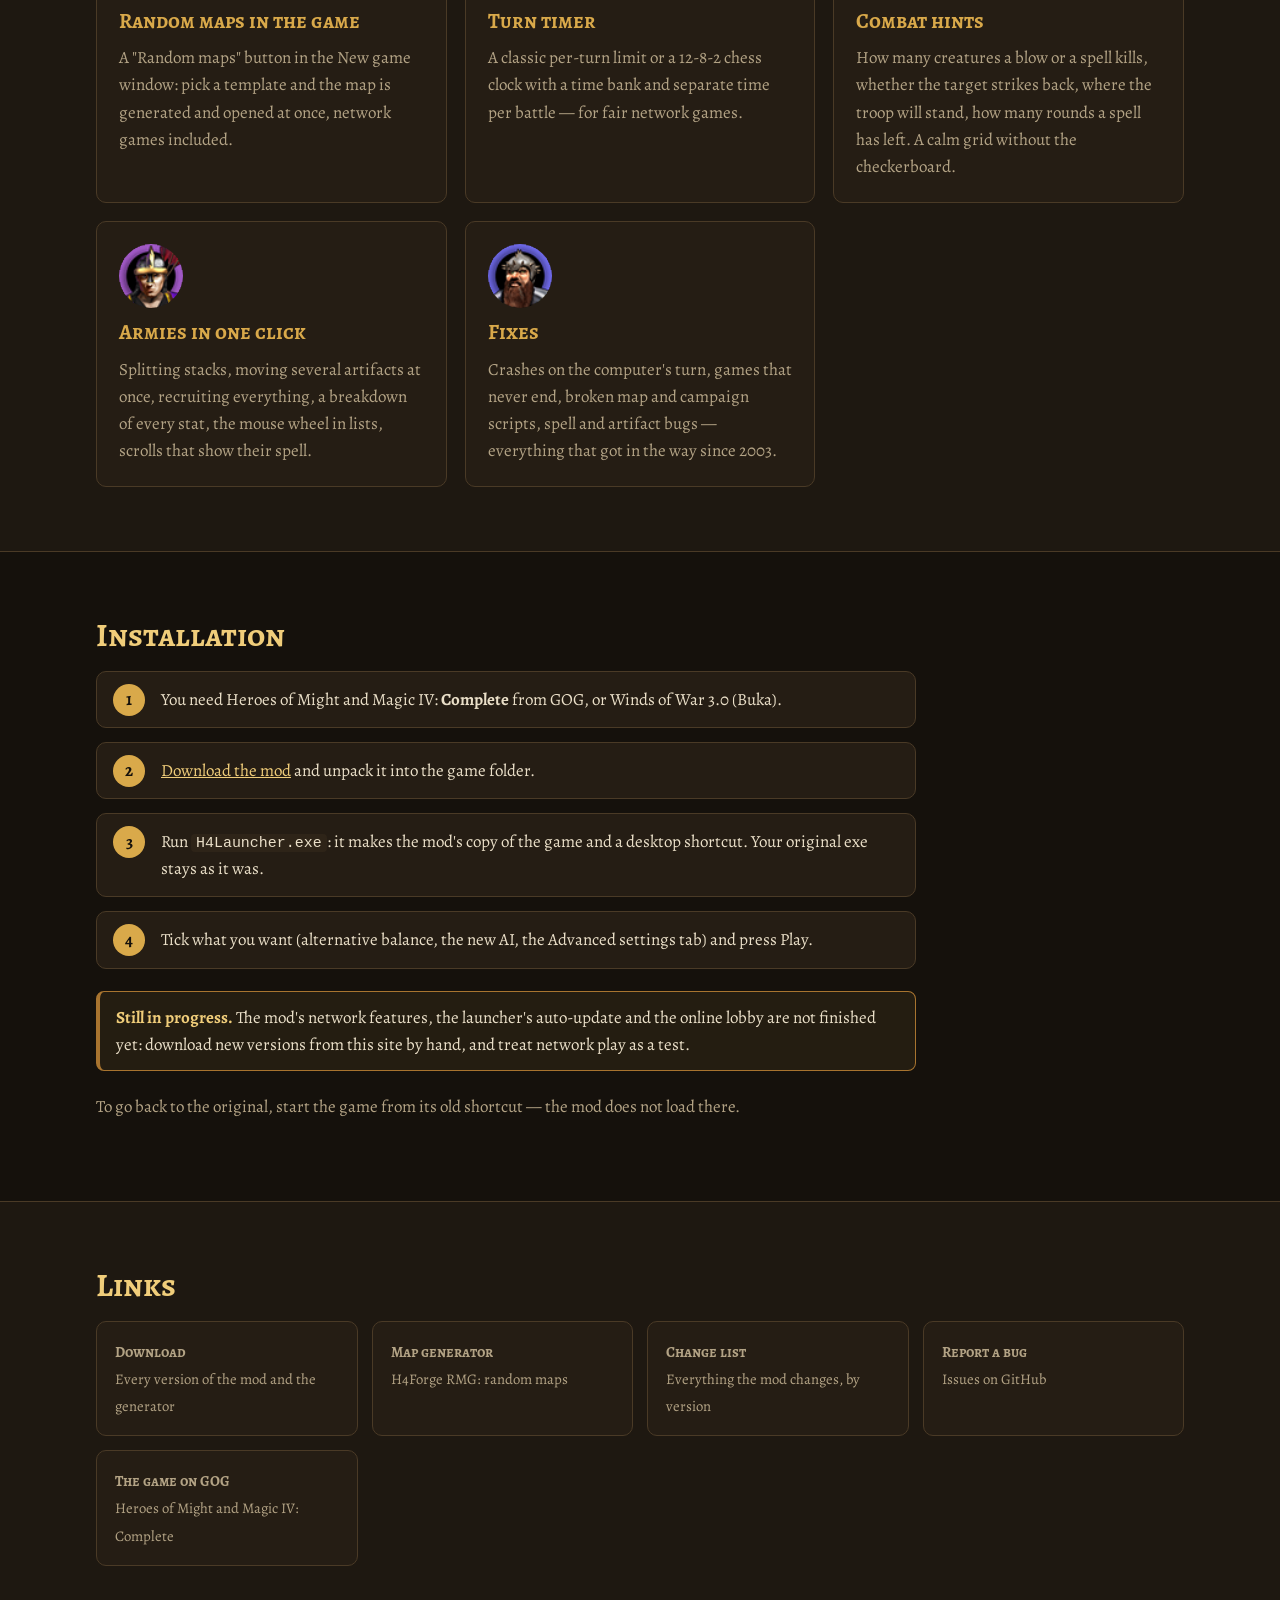
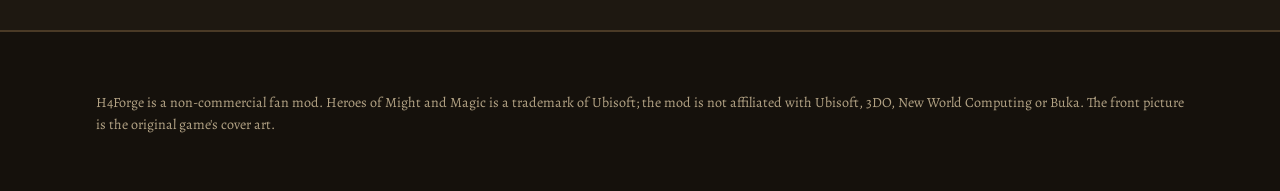
==== commit e4526f17: "Full creature stats, v1.0.1, unfinished network notice" ====
--- a/index.html
+++ b/index.html
@@ -22,7 +22,7 @@
 
 <header class="hero">
   <div class="wrap">
-    <div class="title"><img class="badge" src="img/badge.png" alt=""><h1>H4Forge</h1></div>
+    <div class="title"><img class="badge" src="img/badge.png" alt=""><h1>H4Forge</h1><span class="ver">v1.0.1</span></div>
     <p class="tag" lang="ru">Мод для Heroes of Might and Magic IV: Full HD, новый баланс, умный компьютер, случайные карты прямо из игры, таймер хода и десятки исправлений старых ошибок.</p>
     <p class="tag" lang="en">A mod for Heroes of Might and Magic IV: Full HD, a new balance, a smarter computer player, random maps straight from the game, a turn timer and dozens of fixes for old bugs.</p>
     <div class="btns">
@@ -36,7 +36,7 @@
 <section>
   <div class="wrap">
     <div class="stats">
-      <div class="stat"><b>142</b><span lang="ru">изменений в последней версии</span><span lang="en">changes in the latest version</span></div>
+      <div class="stat"><b>158</b><span lang="ru">изменений в последней версии</span><span lang="en">changes in the latest version</span></div>
       <div class="stat"><b>59</b><span lang="ru">исправленных ошибок игры</span><span lang="en">game bugs fixed</span></div>
       <div class="stat" data-count-box="mod" hidden><b data-count="mod">—</b><span lang="ru">скачиваний</span><span lang="en">downloads</span></div>
       <div class="stat"><b>29</b><span lang="ru">улучшений компьютера</span><span lang="en">computer player improvements</span></div>
@@ -96,14 +96,16 @@
       <li>Нужна Heroes of Might and Magic IV: <b>Complete</b> от GOG или «Вихри войны» 3.0 от Буки.</li>
       <li><a href="https://github.com/Nick07x/h4forge-site/releases" data-asset="mod">Скачайте мод</a> и распакуйте его в папку с игрой.</li>
       <li>Запустите <code>H4Launcher.exe</code>: он создаст копию игры для мода и ярлык на рабочем столе. Ваш оригинальный exe не изменится.</li>
-      <li>Отметьте нужное (альтернативный баланс, новый ИИ, настройки) и нажмите «Играть». Лаунчер сам обновляет мод.</li>
+      <li>Отметьте нужное (альтернативный баланс, новый ИИ, вкладка «Расширенные настройки») и нажмите «Играть».</li>
     </ol>
     <ol class="steps" lang="en">
       <li>You need Heroes of Might and Magic IV: <b>Complete</b> from GOG, or Winds of War 3.0 (Buka).</li>
       <li><a href="https://github.com/Nick07x/h4forge-site/releases" data-asset="mod">Download the mod</a> and unpack it into the game folder.</li>
       <li>Run <code>H4Launcher.exe</code>: it makes the mod's copy of the game and a desktop shortcut. Your original exe stays as it was.</li>
-      <li>Tick what you want (alternative balance, the new AI, tweaks) and press Play. The launcher keeps the mod up to date.</li>
+      <li>Tick what you want (alternative balance, the new AI, the Advanced settings tab) and press Play.</li>
     </ol>
+    <div class="wip" lang="ru"><b>Ещё в работе.</b> Сетевые функции мода, автообновление в лаунчере и онлайн-лобби пока не доделаны: новые версии скачивайте с этого сайта вручную, сетевую игру проверяйте на свой страх и риск.</div>
+    <div class="wip" lang="en"><b>Still in progress.</b> The mod's network features, the launcher's auto-update and the online lobby are not finished yet: download new versions from this site by hand, and treat network play as a test.</div>
     <p class="note" lang="ru">Чтобы вернуться к оригиналу, запустите игру старым ярлыком — мод в ней не загрузится.</p>
     <p class="note" lang="en">To go back to the original, start the game from its old shortcut — the mod does not load there.</p>
   </div>
@@ -119,7 +121,6 @@
       <a href="changelog.html"><b><span lang="ru">Список изменений</span><span lang="en">Change list</span></b><span><span lang="ru">Всё, что мод меняет, по версиям</span><span lang="en">Everything the mod changes, by version</span></span></a>
       <a href="https://github.com/Nick07x/h4forge-site/issues" target="_blank" rel="noopener"><b><span lang="ru">Сообщить об ошибке</span><span lang="en">Report a bug</span></b><span><span lang="ru">Issues на GitHub</span><span lang="en">Issues on GitHub</span></span></a>
       <a href="https://www.gog.com/en/game/heroes_of_might_and_magic_4_complete" target="_blank" rel="noopener"><b><span lang="ru">Игра на GOG</span><span lang="en">The game on GOG</span></b><span><span lang="ru">Heroes of Might and Magic IV: Complete</span><span lang="en">Heroes of Might and Magic IV: Complete</span></span></a>
-      <a href="https://equilibris.celestialheavens.com/" target="_blank" rel="noopener"><b><span lang="ru">Equilibris</span><span lang="en">Equilibris</span></b><span><span lang="ru">Мод, у которого мы взяли часть правок баланса</span><span lang="en">The mod some of our balance changes come from</span></span></a>
     </div>
   </div>
 </section>
--- a/style.css
+++ b/style.css
@@ -65,7 +65,10 @@
 }
 .hero.short { min-height: min(62vh, 520px); background-position: center 60%; }
 .hero .wrap { position: relative; z-index: 1; padding-bottom: 56px; width: 100%; }
-.hero .title { display: flex; align-items: center; gap: 16px; }
+.hero .title { display: flex; align-items: center; gap: 16px; flex-wrap: wrap; }
+.hero .ver { font: 700 1rem "Alegreya SC", serif; color: #24190b; background: var(--gold-2); border-radius: 6px; padding: 2px 10px; align-self: center; }
+.wip { margin-top: 22px; max-width: 820px; padding: 12px 16px; border: 1px solid #a8742f; border-left-width: 4px; border-radius: 8px; background: rgba(217,169,74,.08); }
+.wip b { color: var(--gold-2); }
 .hero .badge { width: clamp(56px, 9vw, 88px); height: auto; filter: drop-shadow(0 4px 12px #000); }
 .hero h1 { font-size: clamp(2.6rem, 7vw, 4.6rem); margin: 0; color: #fff; text-shadow: 0 3px 18px #000; }
 .hero .tag { font-size: clamp(1.1rem, 2.4vw, 1.45rem); max-width: 680px; margin: 6px 0 24px; text-shadow: 0 2px 10px #000; }
@@ -188,3 +191,5 @@
   .stats-tbl td.who { min-width: 130px; gap: 6px; font-size: .88rem; }
   .stats-tbl img.por { width: 30px; height: 30px; }
 }
+
+.stats-tbl td.same { color: var(--muted); }
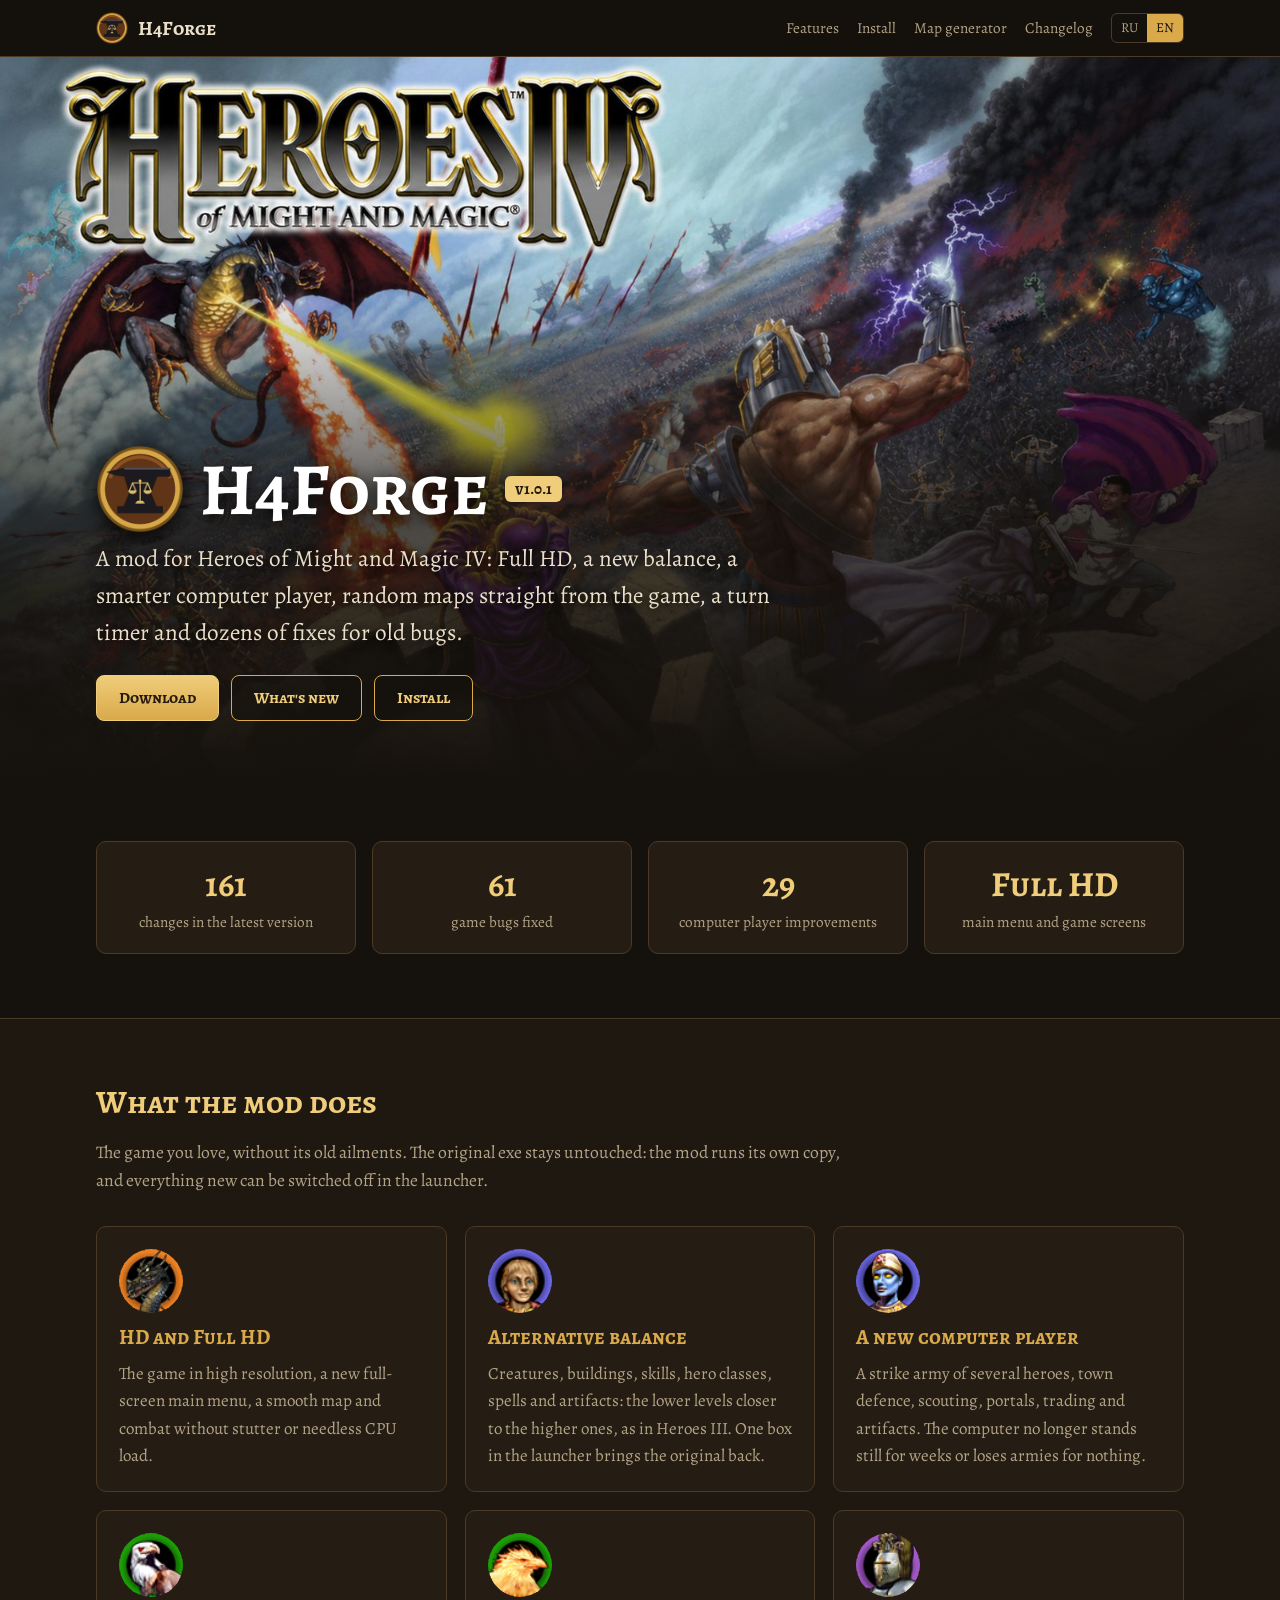
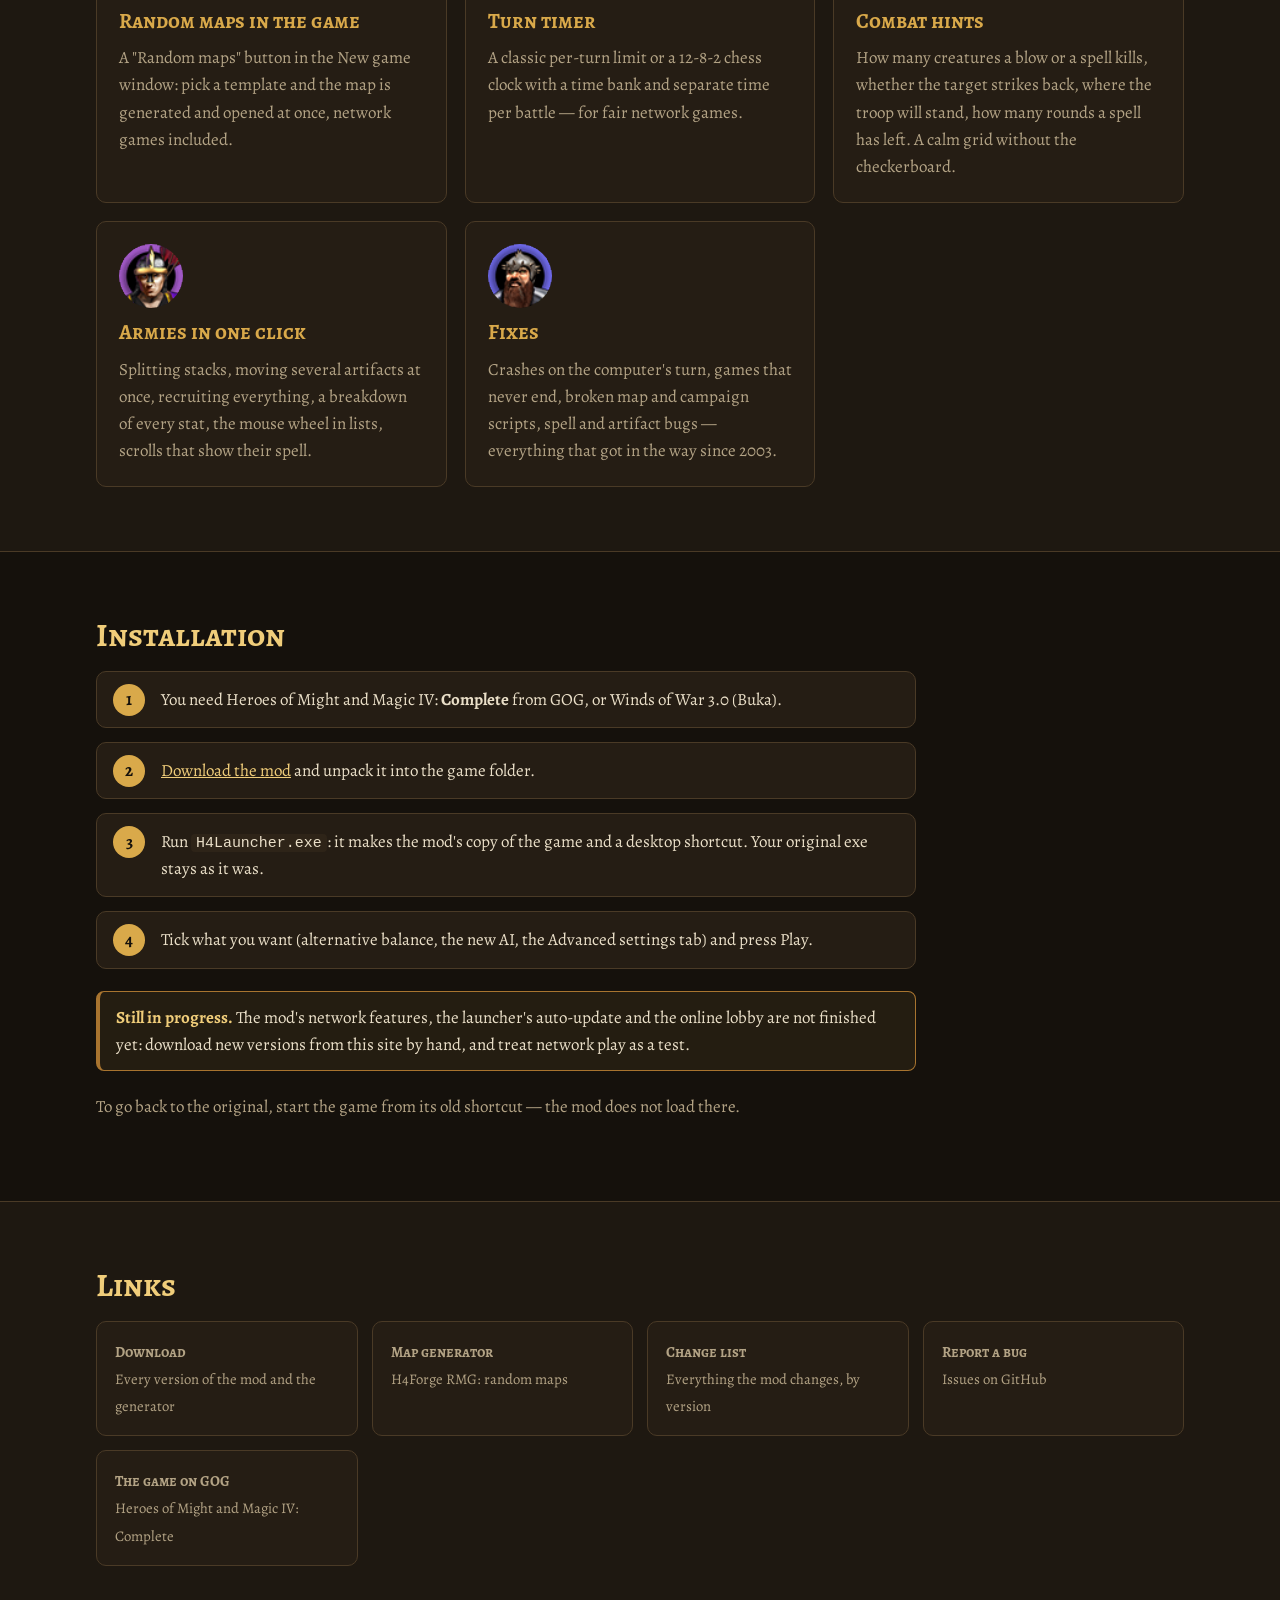
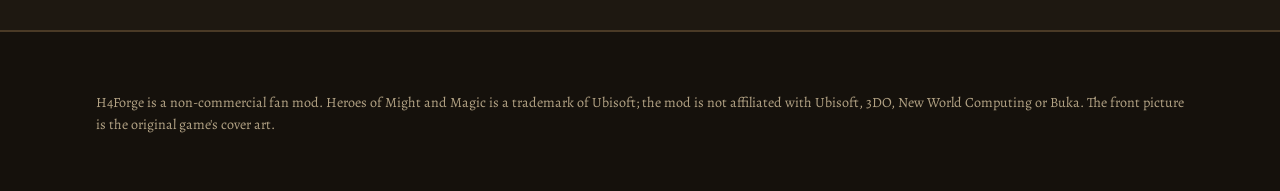
==== commit 395cb069: "Changelog update" ====
--- a/index.html
+++ b/index.html
@@ -36,8 +36,8 @@
 <section>
   <div class="wrap">
     <div class="stats">
-      <div class="stat"><b>158</b><span lang="ru">изменений в последней версии</span><span lang="en">changes in the latest version</span></div>
-      <div class="stat"><b>59</b><span lang="ru">исправленных ошибок игры</span><span lang="en">game bugs fixed</span></div>
+      <div class="stat"><b>161</b><span lang="ru">изменений в последней версии</span><span lang="en">changes in the latest version</span></div>
+      <div class="stat"><b>61</b><span lang="ru">исправленных ошибок игры</span><span lang="en">game bugs fixed</span></div>
       <div class="stat" data-count-box="mod" hidden><b data-count="mod">—</b><span lang="ru">скачиваний</span><span lang="en">downloads</span></div>
       <div class="stat"><b>29</b><span lang="ru">улучшений компьютера</span><span lang="en">computer player improvements</span></div>
       <div class="stat"><b>Full HD</b><span lang="ru">главное меню и экраны игры</span><span lang="en">main menu and game screens</span></div>
--- a/style.css
+++ b/style.css
@@ -193,3 +193,7 @@
 }
 
 .stats-tbl td.same { color: var(--muted); }
+.tbl td.name { text-align: left; white-space: nowrap; }
+.tbl td b { color: var(--gold-2); }
+.tbl tbody tr:nth-child(even) { background: rgba(255,255,255,.025); }
+.entry > p + .tbl { margin-top: 2px; }
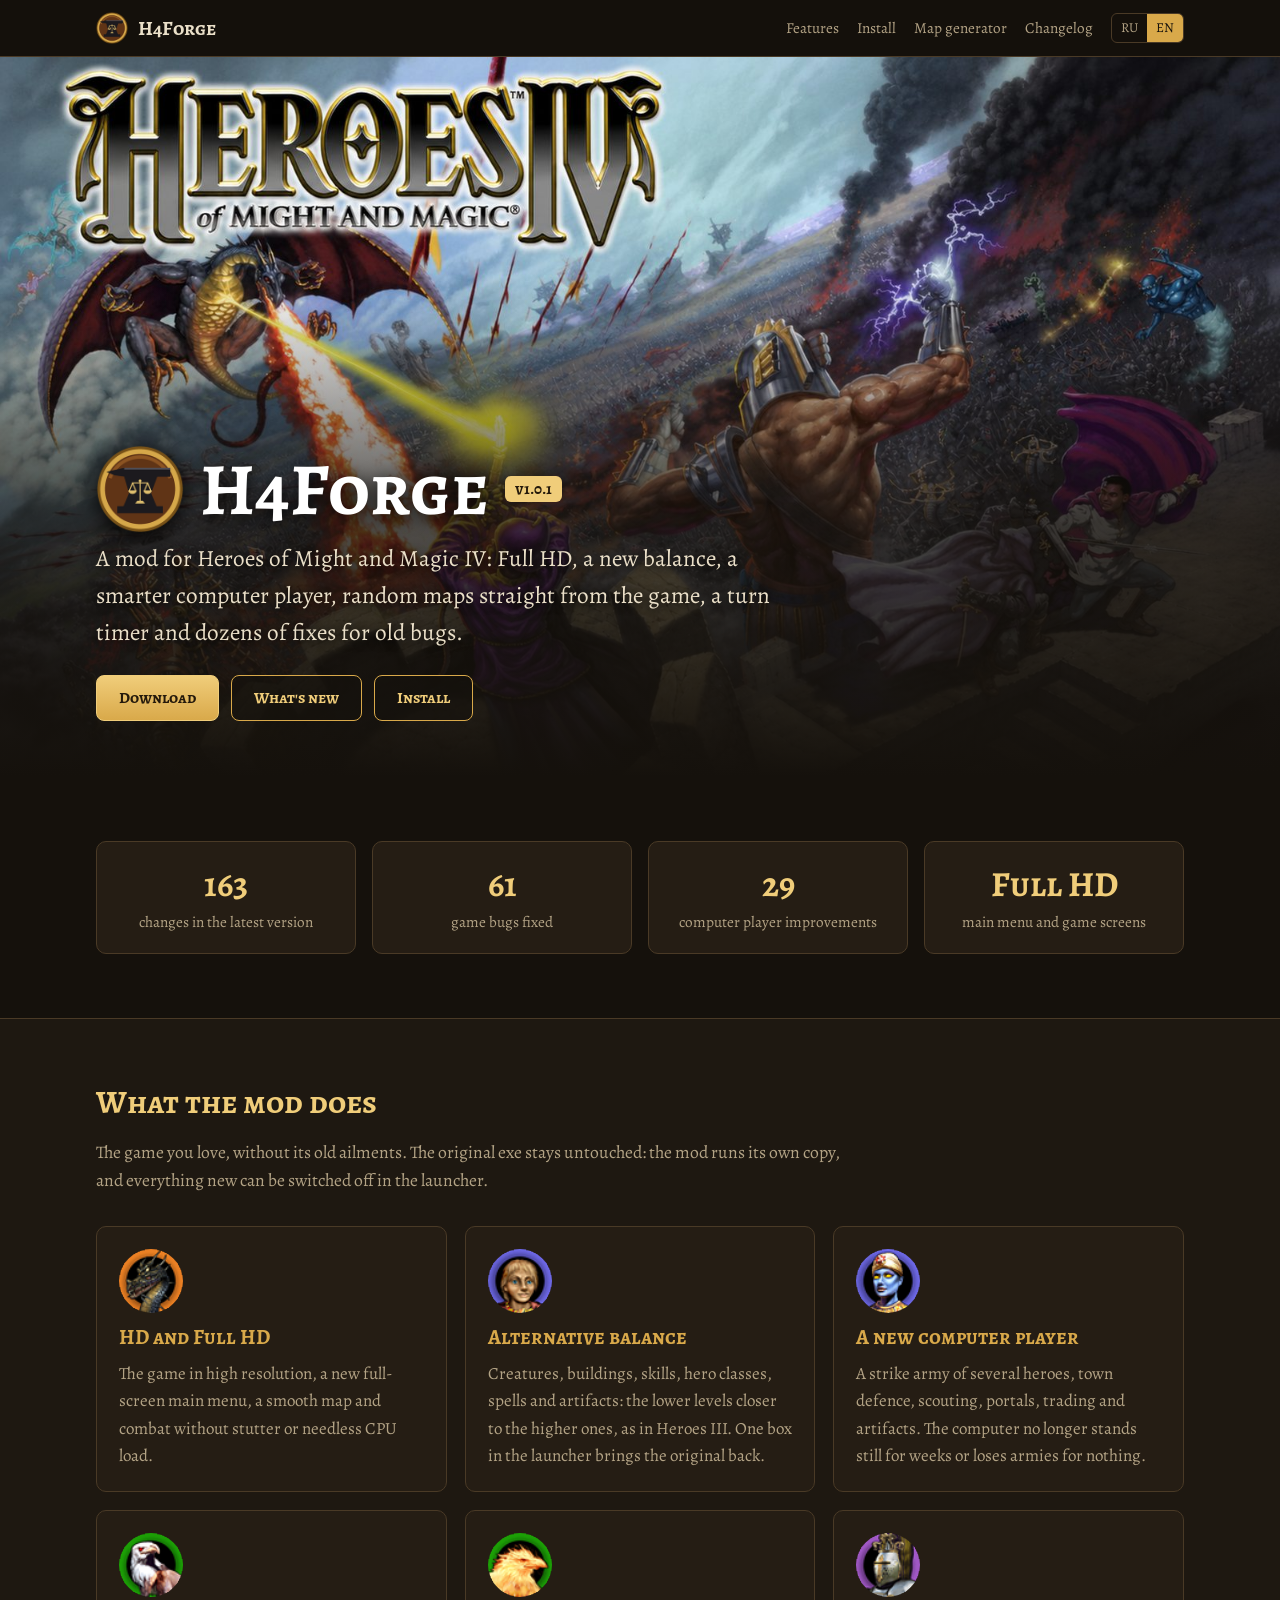
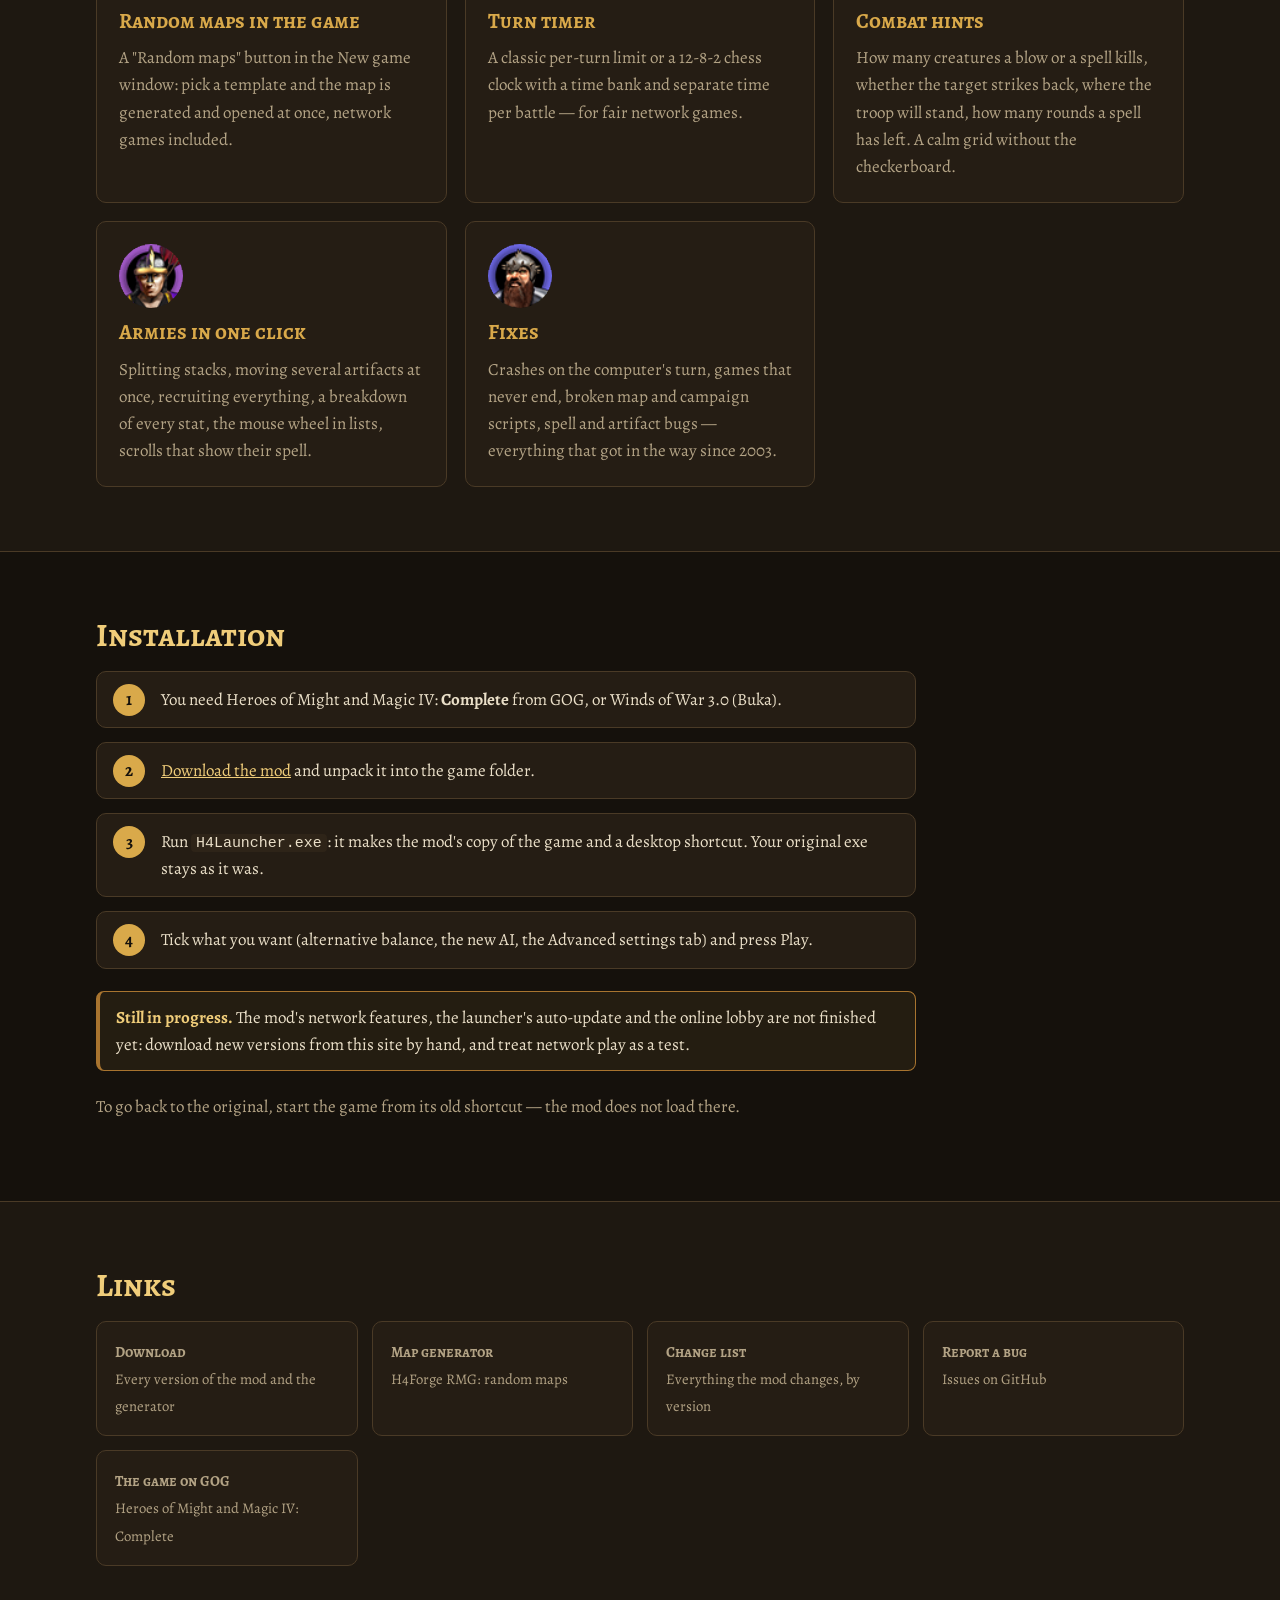
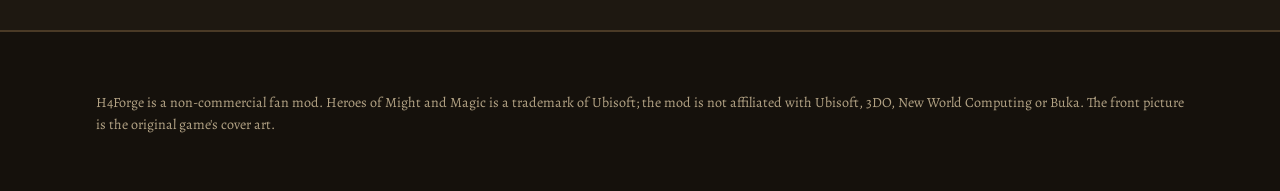
==== commit b4f2d9e5: "Hero picture shows the whole logo" ====
--- a/index.html
+++ b/index.html
@@ -36,7 +36,7 @@
 <section>
   <div class="wrap">
     <div class="stats">
-      <div class="stat"><b>161</b><span lang="ru">изменений в последней версии</span><span lang="en">changes in the latest version</span></div>
+      <div class="stat"><b>163</b><span lang="ru">изменений в последней версии</span><span lang="en">changes in the latest version</span></div>
       <div class="stat"><b>61</b><span lang="ru">исправленных ошибок игры</span><span lang="en">game bugs fixed</span></div>
       <div class="stat" data-count-box="mod" hidden><b data-count="mod">—</b><span lang="ru">скачиваний</span><span lang="en">downloads</span></div>
       <div class="stat"><b>29</b><span lang="ru">улучшений компьютера</span><span lang="en">computer player improvements</span></div>
--- a/style.css
+++ b/style.css
@@ -57,13 +57,13 @@
   position: relative;
   min-height: min(86vh, 720px);
   display: flex; align-items: flex-end;
-  background: #000 url("img/hero.jpg") center 30% / cover no-repeat;
+  background: #000 url("img/hero.jpg") center top / cover no-repeat;
 }
 .hero::after {
   content: ""; position: absolute; inset: 0;
   background: linear-gradient(180deg, rgba(21,17,12,0) 30%, rgba(21,17,12,.75) 65%, var(--bg) 100%);
 }
-.hero.short { min-height: min(62vh, 520px); background-position: center 60%; }
+.hero.short { min-height: min(62vh, 520px); background-position: center top; }
 .hero .wrap { position: relative; z-index: 1; padding-bottom: 56px; width: 100%; }
 .hero .title { display: flex; align-items: center; gap: 16px; flex-wrap: wrap; }
 .hero .ver { font: 700 1rem "Alegreya SC", serif; color: #24190b; background: var(--gold-2); border-radius: 6px; padding: 2px 10px; align-self: center; }
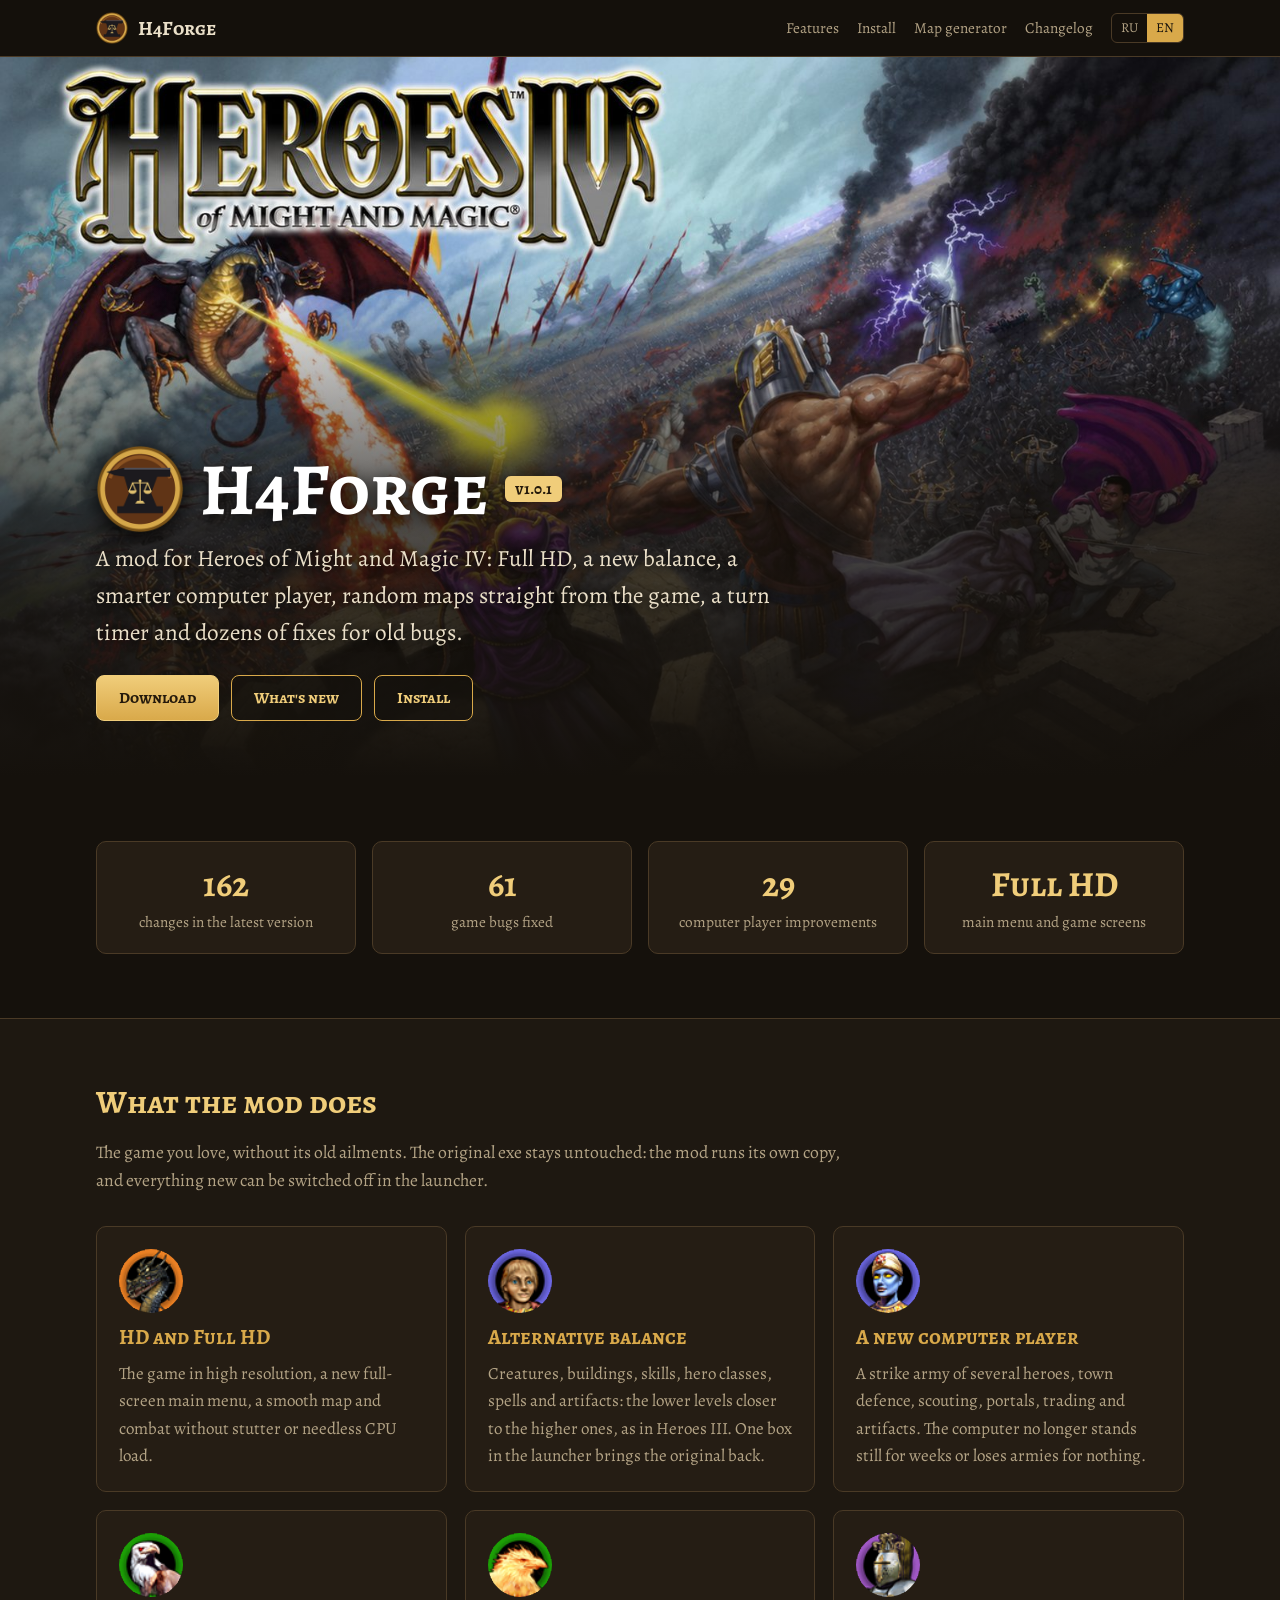
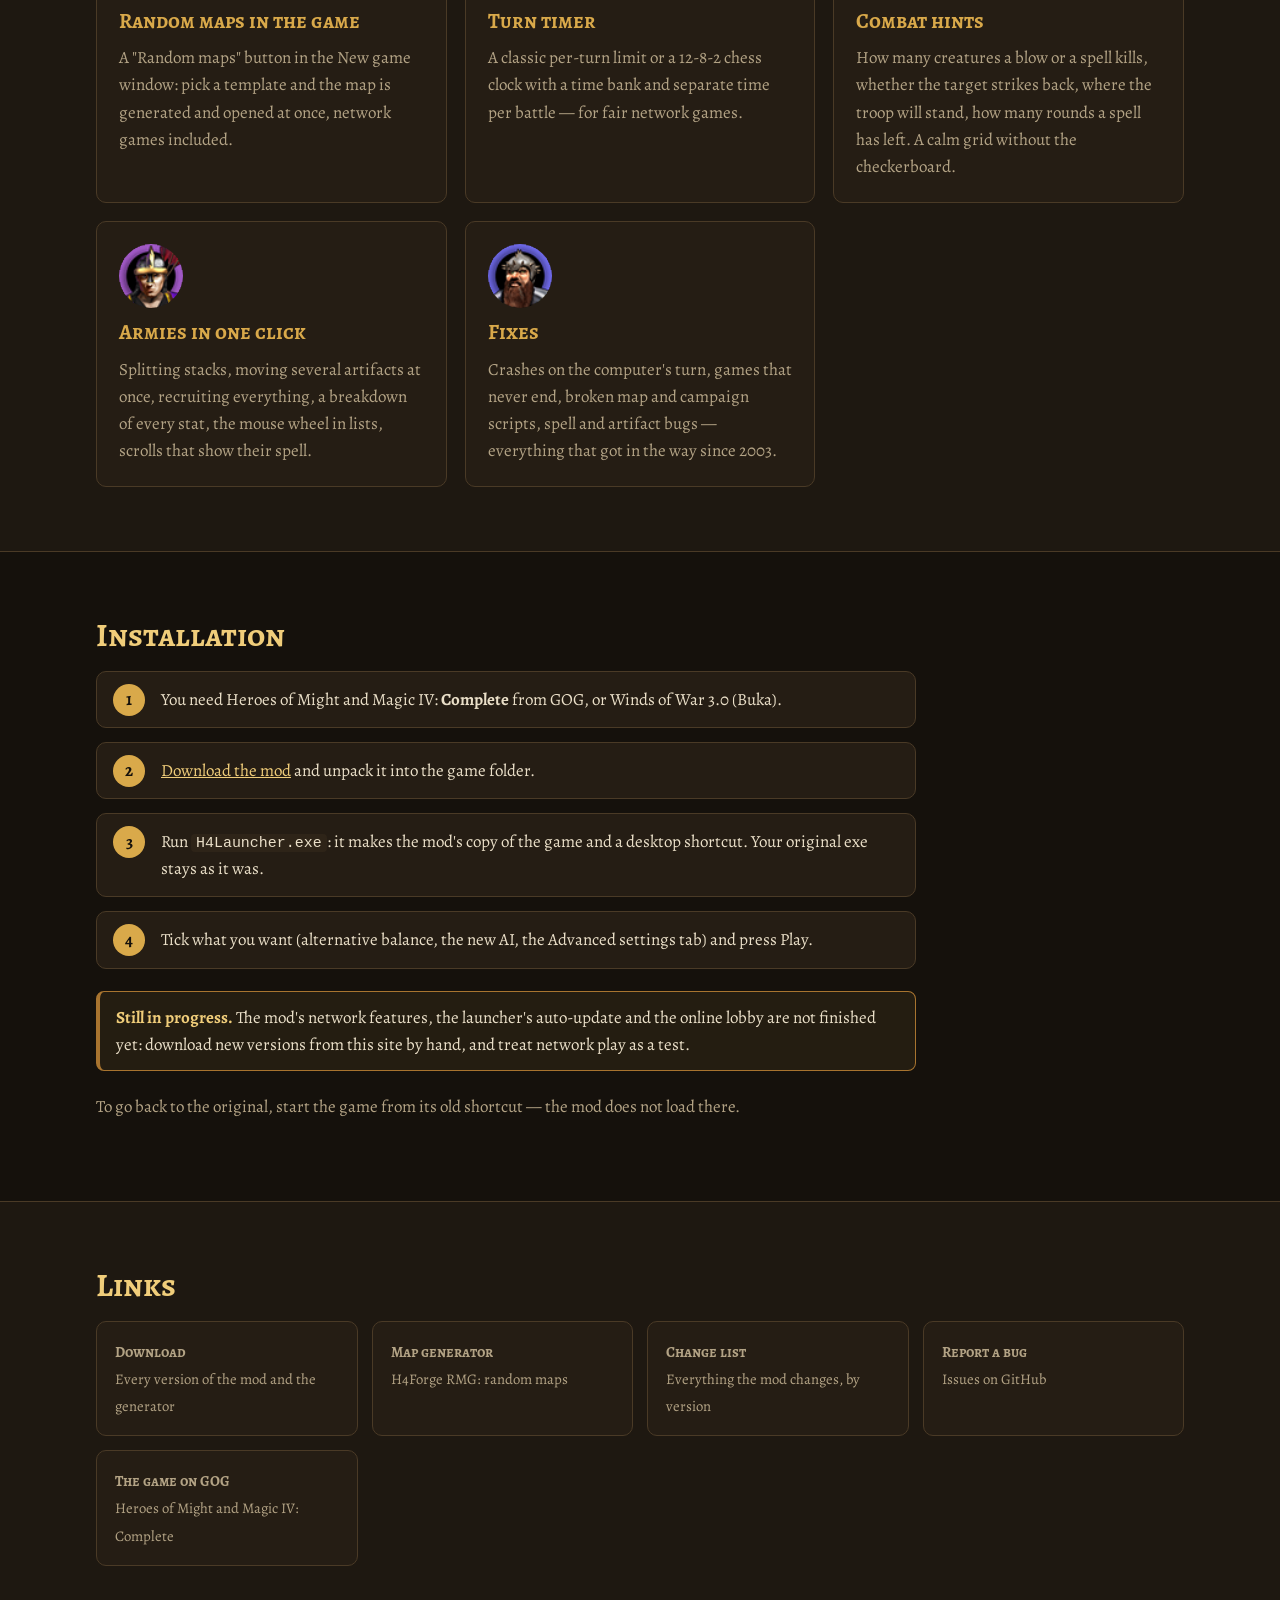
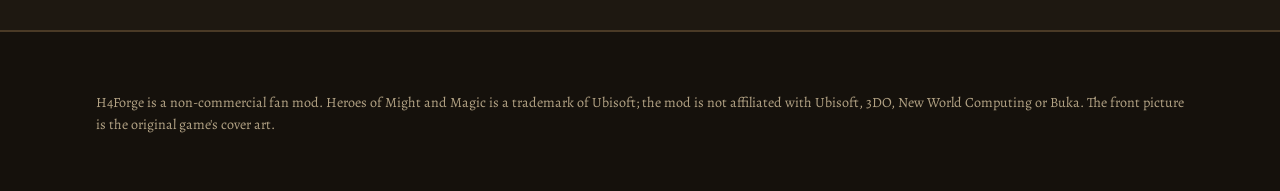
==== commit 746ebf60: "Mod languages: Russian and English" ====
--- a/index.html
+++ b/index.html
@@ -36,7 +36,7 @@
 <section>
   <div class="wrap">
     <div class="stats">
-      <div class="stat"><b>163</b><span lang="ru">изменений в последней версии</span><span lang="en">changes in the latest version</span></div>
+      <div class="stat"><b>162</b><span lang="ru">изменений в последней версии</span><span lang="en">changes in the latest version</span></div>
       <div class="stat"><b>61</b><span lang="ru">исправленных ошибок игры</span><span lang="en">game bugs fixed</span></div>
       <div class="stat" data-count-box="mod" hidden><b data-count="mod">—</b><span lang="ru">скачиваний</span><span lang="en">downloads</span></div>
       <div class="stat"><b>29</b><span lang="ru">улучшений компьютера</span><span lang="en">computer player improvements</span></div>
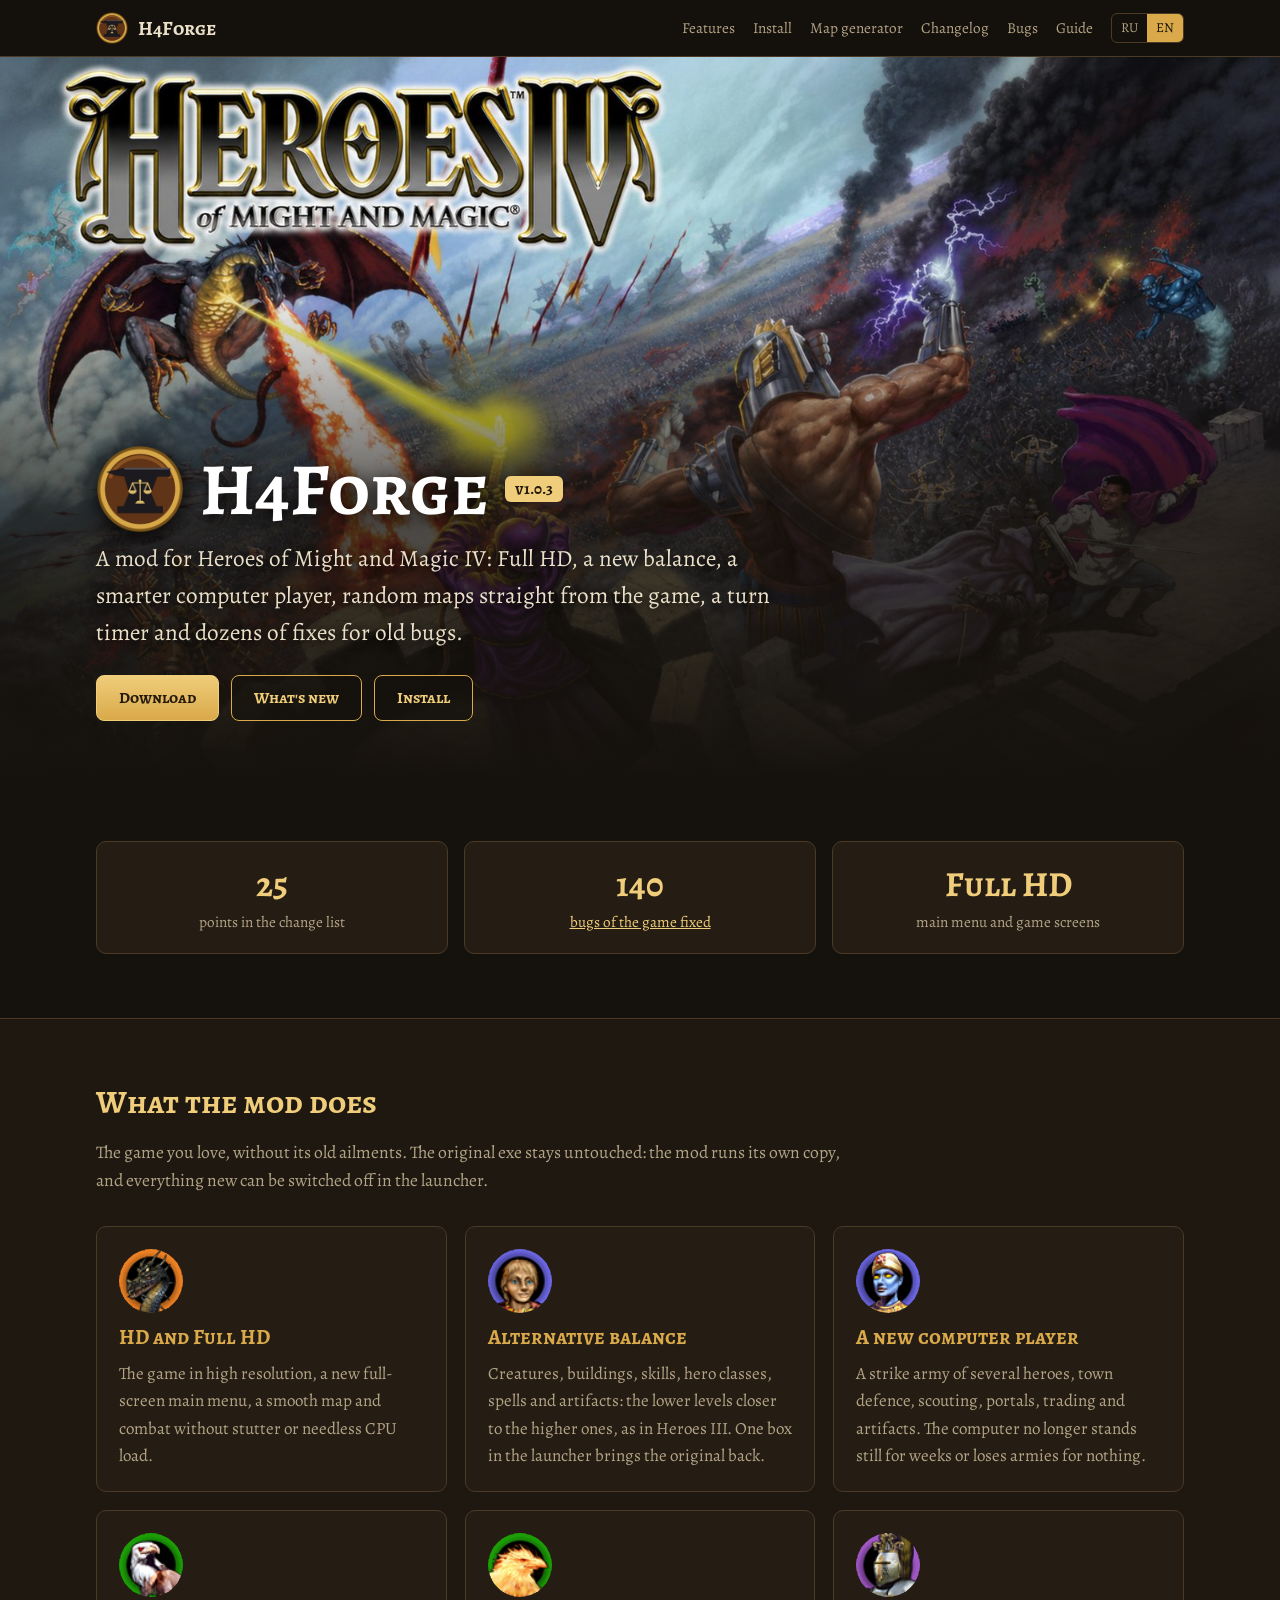
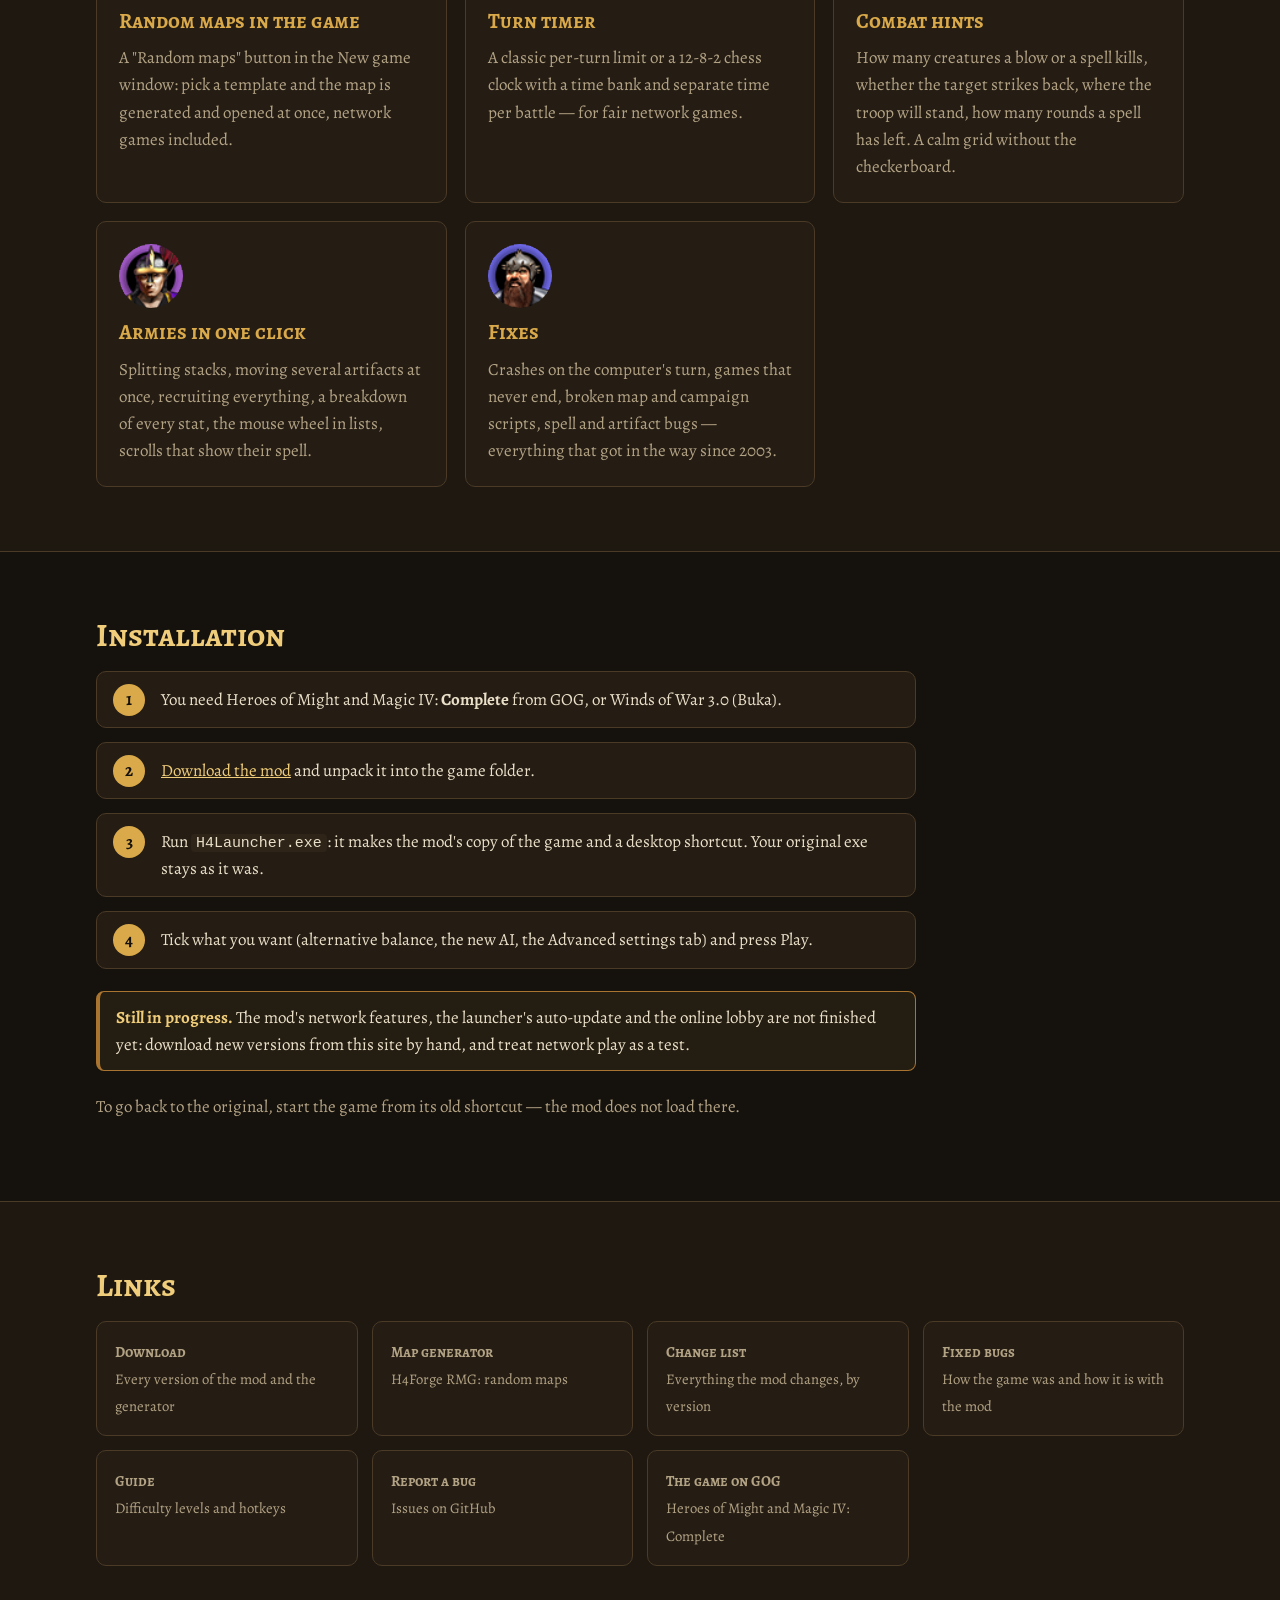
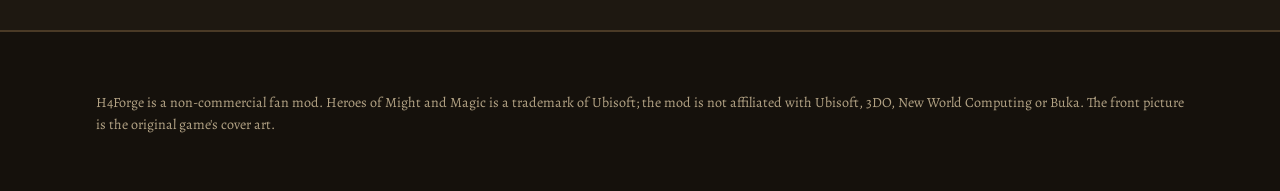
==== commit bdecf2a0: "Site: v1.0.3, fixed bugs page, guide, screenshots" ====
--- a/index.html
+++ b/index.html
@@ -15,14 +15,14 @@
 <body data-repo="Nick07x/h4forge-site">
 <div class="bar"><div class="wrap">
   <a class="brand" href="index.html"><img src="img/badge.png" alt=""><span>H4Forge</span></a>
-  <nav><a href="index.html#features" class="opt"><span lang="ru">Возможности</span><span lang="en">Features</span></a><a href="index.html#install" class="opt"><span lang="ru">Установка</span><span lang="en">Install</span></a><a href="rmg.html"><span lang="ru">Генератор карт</span><span lang="en">Map generator</span></a><a href="changelog.html"><span lang="ru">Изменения</span><span lang="en">Changelog</span></a>
+  <nav><a href="index.html#features" class="opt"><span lang="ru">Возможности</span><span lang="en">Features</span></a><a href="index.html#install" class="opt"><span lang="ru">Установка</span><span lang="en">Install</span></a><a href="rmg.html"><span lang="ru">Генератор карт</span><span lang="en">Map generator</span></a><a href="changelog.html"><span lang="ru">Изменения</span><span lang="en">Changelog</span></a><a href="bugs.html"><span lang="ru">Ошибки</span><span lang="en">Bugs</span></a><a href="guide.html"><span lang="ru">Справка</span><span lang="en">Guide</span></a>
     <div class="langs"><button data-lang="ru">RU</button><button data-lang="en">EN</button></div>
   </nav>
 </div></div>
 
 <header class="hero">
   <div class="wrap">
-    <div class="title"><img class="badge" src="img/badge.png" alt=""><h1>H4Forge</h1><span class="ver">v1.0.1</span></div>
+    <div class="title"><img class="badge" src="img/badge.png" alt=""><h1>H4Forge</h1><span class="ver">v1.0.3</span></div>
     <p class="tag" lang="ru">Мод для Heroes of Might and Magic IV: Full HD, новый баланс, умный компьютер, случайные карты прямо из игры, таймер хода и десятки исправлений старых ошибок.</p>
     <p class="tag" lang="en">A mod for Heroes of Might and Magic IV: Full HD, a new balance, a smarter computer player, random maps straight from the game, a turn timer and dozens of fixes for old bugs.</p>
     <div class="btns">
@@ -36,10 +36,9 @@
 <section>
   <div class="wrap">
     <div class="stats">
-      <div class="stat"><b>162</b><span lang="ru">изменений в последней версии</span><span lang="en">changes in the latest version</span></div>
-      <div class="stat"><b>61</b><span lang="ru">исправленных ошибок игры</span><span lang="en">game bugs fixed</span></div>
+      <div class="stat"><b>25</b><span lang="ru">пунктов в списке изменений</span><span lang="en">points in the change list</span></div>
+      <div class="stat"><b>140</b><span lang="ru"><a href="bugs.html">исправленных ошибок игры</a></span><span lang="en"><a href="bugs.html">bugs of the game fixed</a></span></div>
       <div class="stat" data-count-box="mod" hidden><b data-count="mod">—</b><span lang="ru">скачиваний</span><span lang="en">downloads</span></div>
-      <div class="stat"><b>29</b><span lang="ru">улучшений компьютера</span><span lang="en">computer player improvements</span></div>
       <div class="stat"><b>Full HD</b><span lang="ru">главное меню и экраны игры</span><span lang="en">main menu and game screens</span></div>
     </div>
   </div>
@@ -119,6 +118,8 @@
       <a href="https://github.com/Nick07x/h4forge-site/releases" target="_blank" rel="noopener"><b><span lang="ru">Скачать</span><span lang="en">Download</span></b><span><span lang="ru">Все версии мода и генератора</span><span lang="en">Every version of the mod and the generator</span></span></a>
       <a href="rmg.html"><b><span lang="ru">Генератор карт</span><span lang="en">Map generator</span></b><span><span lang="ru">H4Forge RMG: случайные карты</span><span lang="en">H4Forge RMG: random maps</span></span></a>
       <a href="changelog.html"><b><span lang="ru">Список изменений</span><span lang="en">Change list</span></b><span><span lang="ru">Всё, что мод меняет, по версиям</span><span lang="en">Everything the mod changes, by version</span></span></a>
+      <a href="bugs.html"><b><span lang="ru">Исправленные ошибки</span><span lang="en">Fixed bugs</span></b><span><span lang="ru">Как было в игре и как стало с модом</span><span lang="en">How the game was and how it is with the mod</span></span></a>
+      <a href="guide.html"><b><span lang="ru">Справка</span><span lang="en">Guide</span></b><span><span lang="ru">Уровни сложности и горячие клавиши</span><span lang="en">Difficulty levels and hotkeys</span></span></a>
       <a href="https://github.com/Nick07x/h4forge-site/issues" target="_blank" rel="noopener"><b><span lang="ru">Сообщить об ошибке</span><span lang="en">Report a bug</span></b><span><span lang="ru">Issues на GitHub</span><span lang="en">Issues on GitHub</span></span></a>
       <a href="https://www.gog.com/en/game/heroes_of_might_and_magic_4_complete" target="_blank" rel="noopener"><b><span lang="ru">Игра на GOG</span><span lang="en">The game on GOG</span></b><span><span lang="ru">Heroes of Might and Magic IV: Complete</span><span lang="en">Heroes of Might and Magic IV: Complete</span></span></a>
     </div>
--- a/style.css
+++ b/style.css
@@ -197,3 +197,15 @@
 .tbl td b { color: var(--gold-2); }
 .tbl tbody tr:nth-child(even) { background: rgba(255,255,255,.025); }
 .entry > p + .tbl { margin-top: 2px; }
+
+/* fixed bugs: was / now */
+.entry p.was, .entry p.now { display: grid; grid-template-columns: 64px minmax(0, 1fr); gap: 8px; margin-top: 6px; }
+.entry p.was span, .entry p.now span { font-size: .8em; text-transform: uppercase; letter-spacing: .04em; padding-top: 2px; }
+.entry p.was { color: var(--muted); }
+.entry p.was span { color: #c97a6a; }
+.entry p.now span { color: #8fc28a; }
+/* screenshots in entries */
+figure.shot { margin: 10px 0 2px; }
+figure.shot img { display: block; max-width: 100%; height: auto; border: 1px solid var(--line); border-radius: 6px; }
+figure.shot figcaption { color: var(--muted); font-size: .9em; margin-top: 4px; }
+.shots { display: grid; grid-template-columns: repeat(auto-fit, minmax(min(100%, 420px), 1fr)); gap: 16px; align-items: start; }
